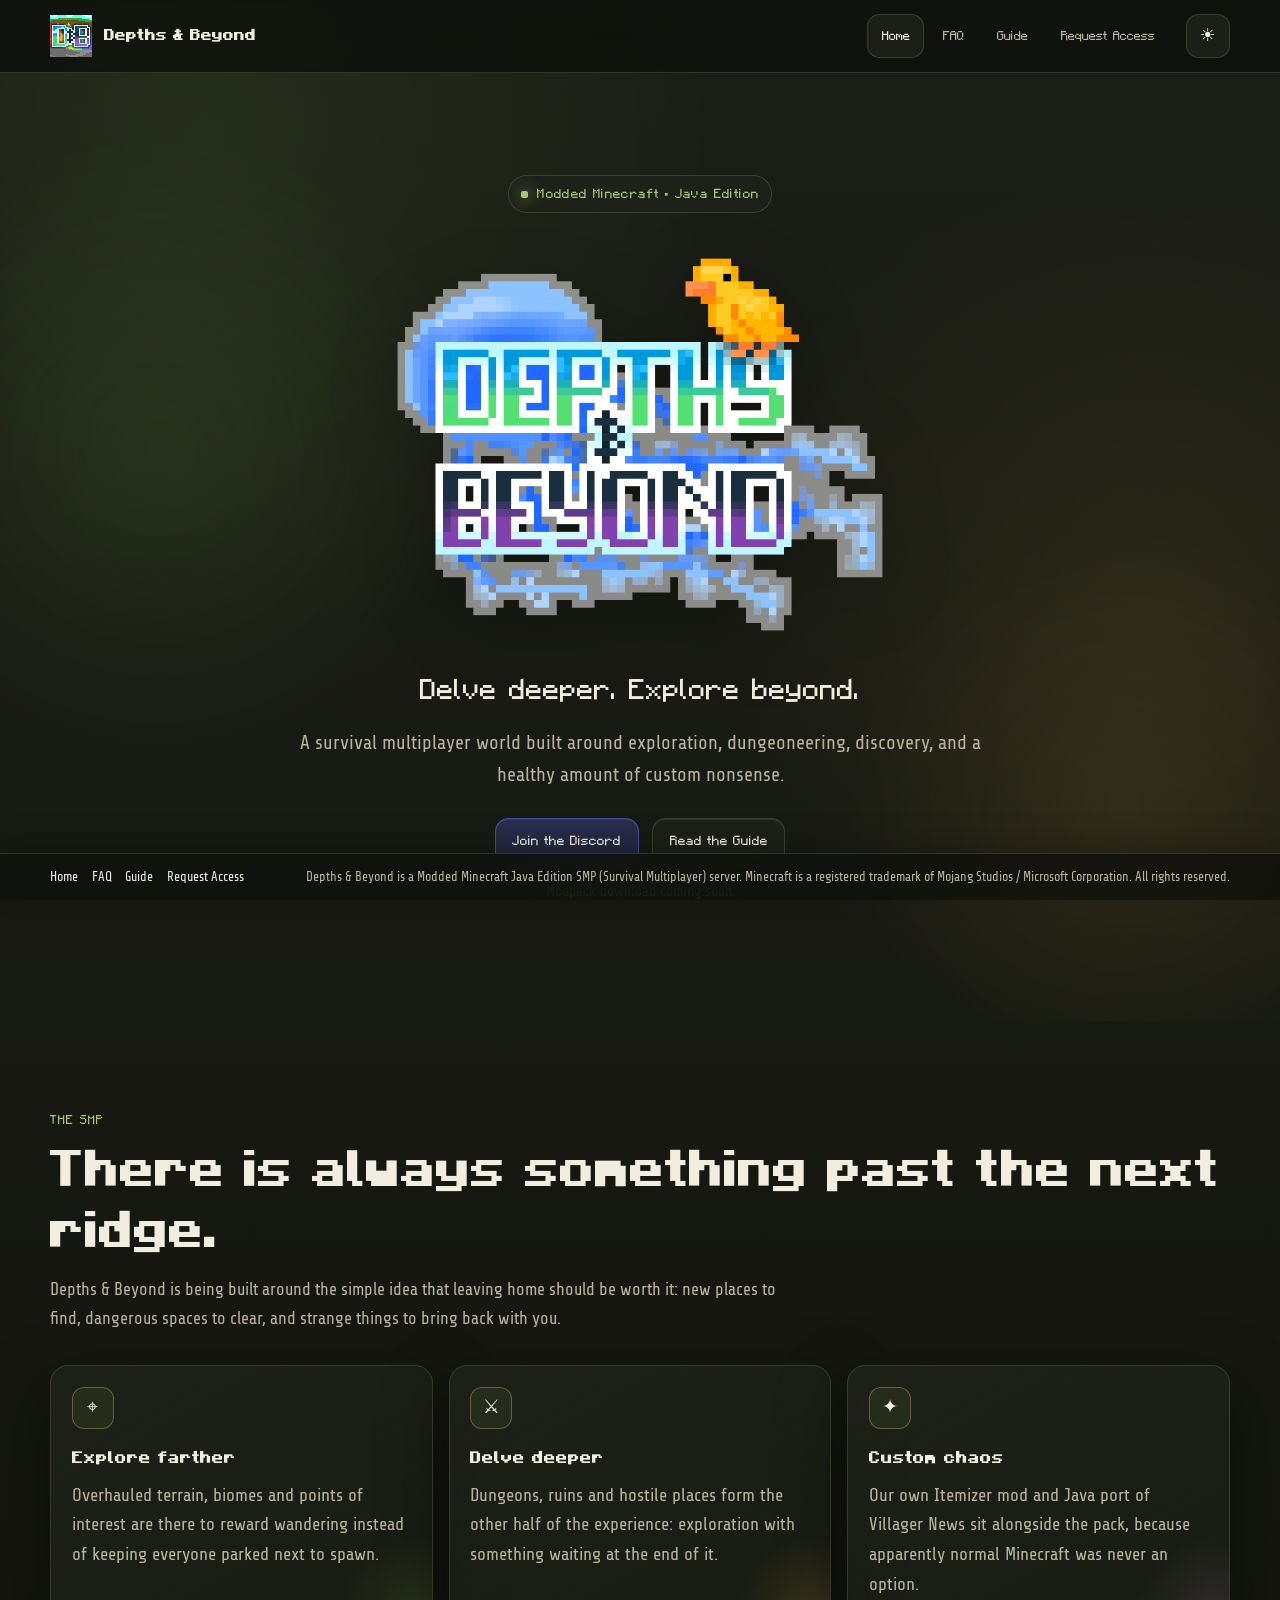
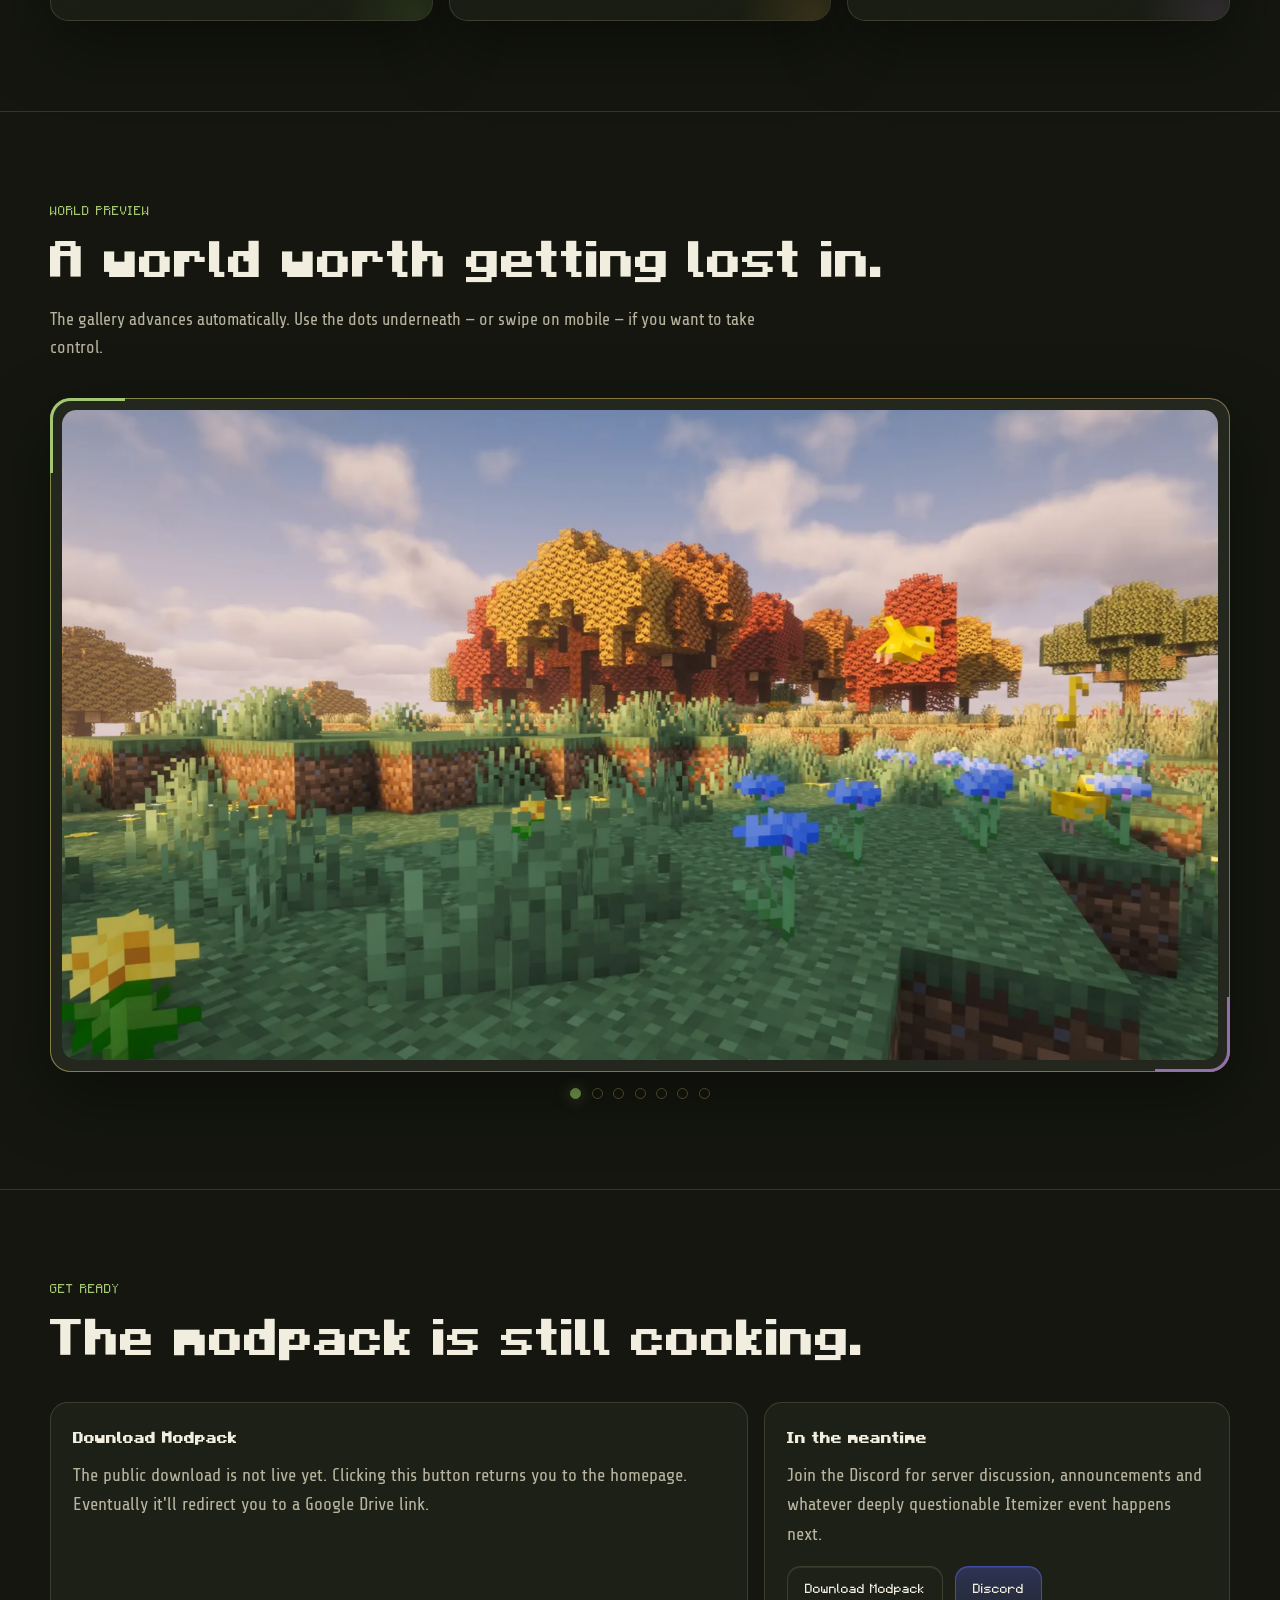
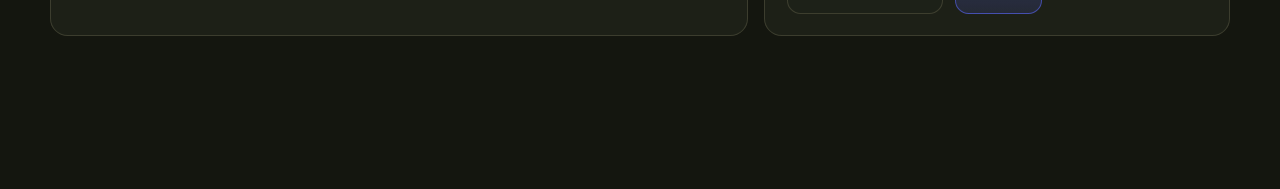
==== index.html @ 892f7969 "Initial Depths & Beyond website" ====
<!doctype html>
<html lang="en" data-theme="dark">
<head>
  <meta charset="utf-8">
  <meta name="viewport" content="width=device-width, initial-scale=1, viewport-fit=cover">
  <meta name="description" content="Depths & Beyond — a modded Minecraft Java Edition SMP built around exploration and dungeoneering.">
  <meta name="theme-color" content="#081119">
  <title>Depths &amp; Beyond</title>

  <meta property="og:title" content="Depths & Beyond">
  <meta property="og:description" content="Delve deeper. Explore beyond. A modded Minecraft Java Edition SMP built around exploration and dungeoneering.">
  <meta property="og:type" content="website">
  <meta property="og:url" content="https://depths.jellys-space.vip/">
  <meta property="og:image" content="https://depths.jellys-space.vip/assets/images/og-image.jpg">
  <meta property="og:image:width" content="1200">
  <meta property="og:image:height" content="630">
  <meta property="og:image:type" content="image/jpeg">
  <meta name="twitter:card" content="summary_large_image">

  <link rel="discord:component-embed" type="application/json" href="https://depths.jellys-space.vip/discord-embed.json">
  <link rel="icon" type="image/png" href="assets/images/icon.png">
  <link rel="stylesheet" href="assets/css/site.css">
  <script>
    try {
      const savedTheme = localStorage.getItem('depths-theme');
      if (savedTheme === 'light' || savedTheme === 'dark') document.documentElement.dataset.theme = savedTheme;
    } catch (_) {}
  </script>
  <script defer src="assets/js/site.js"></script>
</head>
<body>
  <a class="skip-link" href="#main">Skip to content</a>

  <header class="site-header">
    <div class="nav-shell">
      <a class="brand" href="index.html" aria-label="Depths & Beyond home">
        <img src="assets/images/icon.png" width="64" height="64" alt="">
        <span class="brand-text">Depths &amp; Beyond</span>
      </a>

      <button class="mobile-menu-toggle" type="button" data-menu-toggle aria-expanded="false" aria-controls="site-nav" aria-label="Open navigation">☰</button>
      <nav class="site-nav" id="site-nav" data-site-nav aria-label="Main navigation">
        <a class="nav-link" href="index.html" aria-current="page">Home</a>
        <a class="nav-link" href="faq.html">FAQ</a>
        <a class="nav-link" href="guide.html">Guide</a>
        <a class="nav-link" href="request-access.html">Request Access</a>
      </nav>
      <button class="theme-toggle" type="button" data-theme-toggle aria-label="Switch to light theme" title="Switch to light theme">
        <span class="theme-icon" data-theme-icon aria-hidden="true">☀</span>
      </button>
    </div>
  </header>

  <main id="main">
    <section class="hero">
      <div class="hero-inner">
        <p class="eyebrow">Modded Minecraft • Java Edition</p>
        <img class="hero-logo" src="assets/images/logo.png" width="1320" height="1020" alt="Depths & Beyond">
        <p class="hero-tagline">Delve deeper. Explore beyond.</p>
        <p class="hero-copy">A survival multiplayer world built around exploration, dungeoneering, discovery, and a healthy amount of custom nonsense.</p>
        <div class="cta-row">
          <a class="button discord" href="https://discord.gg/jellys-space" target="_blank" rel="noopener noreferrer">Join the Discord</a>
          <a class="button secondary" href="guide.html">Read the Guide</a>
        </div>
        <p class="microcopy">Modpack download coming soon.</p>
      </div>
    </section>

    <section class="section">
      <div class="page-shell">
        <p class="section-kicker">The SMP</p>
        <h1 class="section-title">There is always something past the next ridge.</h1>
        <p class="section-intro">Depths &amp; Beyond is being built around the simple idea that leaving home should be worth it: new places to find, dangerous spaces to clear, and strange things to bring back with you.</p>

        <div class="feature-grid">
          <article class="feature-card">
            <div class="feature-icon" aria-hidden="true">⌖</div>
            <h3>Explore farther</h3>
            <p>Overhauled terrain, biomes and points of interest are there to reward wandering instead of keeping everyone parked next to spawn.</p>
          </article>
          <article class="feature-card">
            <div class="feature-icon" aria-hidden="true">⚔</div>
            <h3>Delve deeper</h3>
            <p>Dungeons, ruins and hostile places form the other half of the experience: exploration with something waiting at the end of it.</p>
          </article>
          <article class="feature-card">
            <div class="feature-icon" aria-hidden="true">✦</div>
            <h3>Custom chaos</h3>
            <p>Our own Itemizer mod and Java port of Villager News sit alongside the pack, because apparently normal Minecraft was never an option.</p>
          </article>
        </div>
      </div>
    </section>

    <section class="section" aria-labelledby="gallery-title">
      <div class="page-shell">
        <p class="section-kicker">World Preview</p>
        <h2 class="section-title" id="gallery-title">A world worth getting lost in.</h2>
        <p class="section-intro">The gallery advances automatically. Use the dots underneath — or swipe on mobile — if you want to take control.</p>

        <div class="gallery-wrap">
          <div class="gallery-frame">
            <div class="slideshow" data-slideshow tabindex="0" aria-label="Depths & Beyond screenshot slideshow">
              <figure class="slide is-active" data-slide aria-hidden="false">
                <img src="assets/images/slides/image1-1920.webp" srcset="assets/images/slides/image1-960.webp 960w, assets/images/slides/image1-1920.webp 1920w" sizes="(max-width: 820px) 96vw, 1160px" width="1920" height="1080" alt="A bright modded Minecraft meadow with autumn trees and wildflowers" fetchpriority="high">
              </figure>
              <figure class="slide" data-slide aria-hidden="true">
                <img src="assets/images/slides/image2-1920.webp" srcset="assets/images/slides/image2-960.webp 960w, assets/images/slides/image2-1920.webp 1920w" sizes="(max-width: 820px) 96vw, 1160px" width="1920" height="1080" alt="A towering forest beside a snowy coastline" loading="lazy">
              </figure>
              <figure class="slide" data-slide aria-hidden="true">
                <img src="assets/images/slides/image3-1920.webp" srcset="assets/images/slides/image3-960.webp 960w, assets/images/slides/image3-1920.webp 1920w" sizes="(max-width: 820px) 96vw, 1160px" width="1920" height="1080" alt="A vast underground cavern filled with colorful glowing crystals" loading="lazy">
              </figure>
              <figure class="slide" data-slide aria-hidden="true">
                <img src="assets/images/slides/image4-1920.webp" srcset="assets/images/slides/image4-960.webp 960w, assets/images/slides/image4-1920.webp 1920w" sizes="(max-width: 820px) 96vw, 1160px" width="1920" height="1080" alt="A deep stone cavern filled with red vegetation and lava" loading="lazy">
              </figure>
              <figure class="slide" data-slide aria-hidden="true">
                <img src="assets/images/slides/image5-1920.webp" srcset="assets/images/slides/image5-960.webp 960w, assets/images/slides/image5-1920.webp 1920w" sizes="(max-width: 820px) 96vw, 1160px" width="1920" height="1080" alt="A huge flower-filled landscape under a bright sky" loading="lazy">
              </figure>
              <figure class="slide" data-slide aria-hidden="true">
                <img src="assets/images/slides/image6-1920.webp" srcset="assets/images/slides/image6-960.webp 960w, assets/images/slides/image6-1920.webp 1920w" sizes="(max-width: 820px) 96vw, 1160px" width="1920" height="1080" alt="An ancient stone dungeon chamber with a glowing purple structure" loading="lazy">
              </figure>
              <figure class="slide" data-slide aria-hidden="true">
                <img src="assets/images/slides/image7-1920.webp" srcset="assets/images/slides/image7-960.webp 960w, assets/images/slides/image7-1920.webp 1920w" sizes="(max-width: 820px) 96vw, 1160px" width="1920" height="1080" alt="A tall ruined dungeon interior built from dark stone" loading="lazy">
              </figure>
            </div>
          </div>
          <div class="gallery-dots" aria-label="Choose screenshot">
            <button class="gallery-dot is-active" type="button" data-slide-dot aria-label="Show screenshot 1" aria-current="true"></button>
            <button class="gallery-dot" type="button" data-slide-dot aria-label="Show screenshot 2" aria-current="false"></button>
            <button class="gallery-dot" type="button" data-slide-dot aria-label="Show screenshot 3" aria-current="false"></button>
            <button class="gallery-dot" type="button" data-slide-dot aria-label="Show screenshot 4" aria-current="false"></button>
            <button class="gallery-dot" type="button" data-slide-dot aria-label="Show screenshot 5" aria-current="false"></button>
            <button class="gallery-dot" type="button" data-slide-dot aria-label="Show screenshot 6" aria-current="false"></button>
            <button class="gallery-dot" type="button" data-slide-dot aria-label="Show screenshot 7" aria-current="false"></button>
          </div>
        </div>
      </div>
    </section>

    <section class="section" id="download">
      <div class="page-shell">
        <p class="section-kicker">Get Ready</p>
        <h2 class="section-title">The modpack is still cooking.</h2>
        <div class="split-callout">
          <div class="callout-panel">
            <h3>Download Modpack</h3>
            <p>The public download is not live yet. Clicking this button returns you to the homepage. Eventually it'll redirect you to a Google Drive link.</p>
          </div>
          <div class="callout-panel">
            <h3>In the meantime</h3>
            <p>Join the Discord for server discussion, announcements and whatever deeply questionable Itemizer event happens next.</p>
            <div class="cta-row" style="justify-content:flex-start; margin-top:1rem;">
              <a class="button secondary" href="index.html">Download Modpack</a>
              <a class="button discord" href="https://discord.gg/jellys-space" target="_blank" rel="noopener noreferrer">Discord</a>
            </div>
          </div>
        </div>
      </div>
    </section>
  </main>

  <footer class="site-footer">
    <div class="footer-shell">
      <nav class="footer-mini-nav" aria-label="Footer navigation">
        <a href="index.html">Home</a>
        <a href="faq.html">FAQ</a>
        <a href="guide.html">Guide</a>
        <a href="request-access.html">Request Access</a>
      </nav>
      <p>Depths &amp; Beyond is a Modded Minecraft Java Edition SMP (Survival Multiplayer) server. Minecraft is a registered trademark of Mojang Studios / Microsoft Corporation. All rights reserved.</p>
    </div>
  </footer>
</body>
</html>
---- assets/css/site.css ----
@font-face {
  font-family: 'Minecraft';
  src: url('../fonts/Minecraft-Regular.woff2') format('woff2');
  font-style: normal;
  font-weight: 400;
  font-display: swap;
}

@font-face {
  font-family: 'Minecraft';
  src: url('../fonts/Minecraft-Bold.woff2') format('woff2');
  font-style: normal;
  font-weight: 700;
  font-display: swap;
}

@font-face {
  font-family: 'Share Tech';
  src: url('../fonts/ShareTech-Regular.woff2') format('woff2');
  font-style: normal;
  font-weight: 400;
  font-display: swap;
}

:root {
  --footer-height: 96px;
  color-scheme: dark;
  --bg: #14160f;
  --bg-soft: #1b1e16;
  --surface: rgba(31, 34, 25, 0.90);
  --surface-solid: #24271d;
  --surface-2: #303428;
  --text: #f1eedf;
  --muted: #b9b49f;
  --border: rgba(205, 195, 151, 0.18);
  --border-strong: rgba(184, 165, 91, 0.44);
  --blue: #739a4b;
  --cyan: #a4c774;
  --green: #79a85b;
  --purple: #9270aa;
  --gold: #d7a34b;
  --header-bg: rgba(16, 18, 13, 0.86);
  --shadow: 0 24px 70px rgba(0, 0, 0, 0.40);
  --max-width: 1180px;
}

html[data-theme='light'] {
  color-scheme: light;
  --bg: #e7e2d4;
  --bg-soft: #f4f0e5;
  --surface: rgba(250, 247, 237, 0.90);
  --surface-solid: #f8f4e8;
  --surface-2: #ddd7c5;
  --text: #292b21;
  --muted: #696957;
  --border: rgba(92, 83, 50, 0.18);
  --border-strong: rgba(126, 105, 48, 0.38);
  --blue: #58783a;
  --cyan: #688d49;
  --green: #5f8748;
  --purple: #74568a;
  --gold: #97691f;
  --header-bg: rgba(239, 234, 220, 0.90);
  --shadow: 0 24px 70px rgba(59, 49, 28, 0.14);
}

* {
  box-sizing: border-box;
}

html {
  scroll-behavior: smooth;
  background: var(--bg);
}

body {
  margin: 0;
  min-width: 320px;
  min-height: 100vh;
  padding-bottom: calc(var(--footer-height) + 1rem);
  overflow-x: hidden;
  background:
    radial-gradient(circle at 16% 4%, rgba(115, 154, 75, 0.13), transparent 32rem),
    radial-gradient(circle at 90% 18%, rgba(215, 163, 75, 0.09), transparent 28rem),
    linear-gradient(180deg, var(--bg-soft) 0%, var(--bg) 48%, var(--bg) 100%);
  color: var(--text);
  font-family: 'Share Tech', system-ui, sans-serif;
  font-size: 18px;
  line-height: 1.65;
  text-rendering: optimizeLegibility;
}

img,
video,
iframe {
  display: block;
  max-width: 100%;
}

a {
  color: inherit;
}

button,
a {
  -webkit-tap-highlight-color: transparent;
}

button {
  font: inherit;
}

/* Desktop-only Minecraft-style cursors. Touch/mobile devices keep their native UI. */
@media (hover: hover) and (pointer: fine) {
  html,
  body,
  body * {
    cursor: url('../cursors/maincursor.cur'), auto !important;
  }

  a[href],
  button:not(:disabled),
  summary,
  [role='button']:not([aria-disabled='true']) {
    cursor: url('../cursors/link.cur'), pointer !important;
  }

  button:disabled,
  [aria-disabled='true'] {
    cursor: url('../cursors/maincursor.cur'), not-allowed !important;
  }
}

::selection {
  background: rgba(115, 154, 75, 0.32);
}

.skip-link {
  position: fixed;
  left: 1rem;
  top: 1rem;
  z-index: 9999;
  transform: translateY(-160%);
  padding: 0.7rem 1rem;
  border-radius: 0.7rem;
  background: var(--text);
  color: var(--bg);
}

.skip-link:focus {
  transform: translateY(0);
}

.site-header {
  position: sticky;
  top: 0;
  z-index: 100;
  border-bottom: 1px solid var(--border);
  background: var(--header-bg);
  backdrop-filter: blur(18px) saturate(135%);
}

.nav-shell {
  width: min(calc(100% - 2rem), var(--max-width));
  min-height: 72px;
  margin: 0 auto;
  display: flex;
  align-items: center;
  gap: 1rem;
}

.brand {
  display: inline-flex;
  align-items: center;
  gap: 0.75rem;
  min-width: 0;
  color: var(--text);
  text-decoration: none;
}

.brand img {
  width: 42px;
  height: 42px;
  image-rendering: pixelated;
}

.brand-text {
  font-family: 'Minecraft', monospace;
  font-size: 1rem;
  font-weight: 700;
  line-height: 1.1;
  white-space: nowrap;
}

.site-nav {
  margin-left: auto;
  display: flex;
  align-items: center;
  gap: 0.25rem;
}

.nav-link,
.theme-toggle,
.mobile-menu-toggle {
  min-height: 44px;
  border: 1px solid transparent;
  border-radius: 0.8rem;
  background: transparent;
  color: var(--muted);
  text-decoration: none;
  cursor: pointer;
  transition: 160ms ease;
}

.nav-link {
  display: inline-flex;
  align-items: center;
  padding: 0.55rem 0.85rem;
  font-family: 'Minecraft', monospace;
  font-size: 0.78rem;
}

.nav-link:hover,
.nav-link:focus-visible,
.nav-link[aria-current='page'] {
  border-color: var(--border);
  background: var(--surface);
  color: var(--text);
}

.theme-toggle,
.mobile-menu-toggle {
  display: inline-grid;
  place-items: center;
  width: 44px;
  height: 44px;
  padding: 0;
  border-color: var(--border);
  background: var(--surface);
  color: var(--text);
}

.theme-toggle:hover,
.mobile-menu-toggle:hover {
  border-color: var(--border-strong);
  transform: translateY(-1px);
}

.theme-icon {
  font-size: 1.1rem;
  line-height: 1;
}

.mobile-menu-toggle {
  display: none;
}

main {
  width: 100%;
}

.page-shell {
  width: min(calc(100% - 2rem), var(--max-width));
  margin: 0 auto;
}

.hero {
  position: relative;
  isolation: isolate;
  min-height: min(760px, calc(100svh - 72px));
  display: grid;
  place-items: center;
  padding: clamp(3.5rem, 8vw, 7rem) 0 clamp(4rem, 8vw, 6.5rem);
  overflow: hidden;
}

.hero::before,
.hero::after {
  content: '';
  position: absolute;
  z-index: -1;
  border-radius: 999px;
  filter: blur(10px);
  opacity: 0.72;
  pointer-events: none;
}

.hero::before {
  width: min(58vw, 700px);
  aspect-ratio: 1;
  left: -15%;
  top: 3%;
  background: radial-gradient(circle, rgba(115, 154, 75, 0.18), transparent 66%);
}

.hero::after {
  width: min(52vw, 620px);
  aspect-ratio: 1;
  right: -12%;
  bottom: -10%;
  background: radial-gradient(circle, rgba(215, 163, 75, 0.12), transparent 66%);
}

.hero-inner {
  width: min(calc(100% - 2rem), 920px);
  margin: 0 auto;
  text-align: center;
}

.eyebrow {
  display: inline-flex;
  align-items: center;
  gap: 0.55rem;
  margin: 0 0 1rem;
  padding: 0.45rem 0.75rem;
  border: 1px solid var(--border);
  border-radius: 999px;
  background: var(--surface);
  color: var(--cyan);
  font-family: 'Minecraft', monospace;
  font-size: clamp(0.68rem, 1.5vw, 0.82rem);
  letter-spacing: 0.03em;
}

.eyebrow::before {
  content: '';
  width: 0.48rem;
  height: 0.48rem;
  border-radius: 2px;
  background: currentColor;
  box-shadow: 0 0 16px currentColor;
}

.hero-logo {
  width: min(500px, 78vw);
  max-height: min(48svh, 430px);
  object-fit: contain;
  margin: 0 auto;
  filter: drop-shadow(0 20px 35px rgba(0, 0, 0, 0.24));
}

.hero-tagline {
  margin: 0.7rem auto 0;
  font-family: 'Minecraft', monospace;
  font-size: clamp(1.2rem, 2.7vw, 1.8rem);
  line-height: 1.4;
}

.hero-copy {
  max-width: 700px;
  margin: 1rem auto 0;
  color: var(--muted);
  font-size: clamp(1.05rem, 2vw, 1.22rem);
}

.cta-row {
  display: flex;
  flex-wrap: wrap;
  justify-content: center;
  gap: 0.8rem;
  margin-top: 1.65rem;
}

.button {
  display: inline-flex;
  align-items: center;
  justify-content: center;
  min-height: 48px;
  padding: 0.72rem 1.05rem;
  border: 1px solid var(--border-strong);
  border-radius: 0.85rem;
  background: linear-gradient(180deg, rgba(115, 154, 75, 0.22), rgba(115, 154, 75, 0.09));
  color: var(--text);
  font-family: 'Minecraft', monospace;
  font-size: 0.83rem;
  line-height: 1.2;
  text-decoration: none;
  box-shadow: inset 0 1px 0 rgba(255, 255, 255, 0.08);
  transition: transform 160ms ease, border-color 160ms ease, background 160ms ease;
}

.button:hover,
.button:focus-visible {
  transform: translateY(-2px);
  border-color: var(--blue);
  background: linear-gradient(180deg, rgba(115, 154, 75, 0.32), rgba(115, 154, 75, 0.14));
}

.button.secondary {
  border-color: var(--border);
  background: var(--surface);
}

.button.discord {
  border-color: rgba(88, 101, 242, 0.58);
  background: linear-gradient(180deg, rgba(88, 101, 242, 0.28), rgba(88, 101, 242, 0.14));
}

.microcopy {
  margin-top: 0.9rem;
  color: var(--muted);
  font-size: 0.9rem;
}

.section {
  padding: clamp(3.4rem, 7vw, 6.3rem) 0;
}

.section + .section {
  border-top: 1px solid var(--border);
}

.section-kicker {
  margin: 0 0 0.55rem;
  color: var(--cyan);
  font-family: 'Minecraft', monospace;
  font-size: 0.78rem;
  text-transform: uppercase;
  letter-spacing: 0.08em;
}

.section-title,
.page-title,
.prose h2,
.prose h3 {
  font-family: 'Minecraft', monospace;
  letter-spacing: -0.02em;
}

.section-title {
  margin: 0;
  font-size: clamp(1.85rem, 4vw, 3.2rem);
  line-height: 1.2;
}

.section-intro {
  max-width: 760px;
  margin: 0.85rem 0 0;
  color: var(--muted);
  font-size: 1.08rem;
}

.feature-grid {
  display: grid;
  grid-template-columns: repeat(3, minmax(0, 1fr));
  gap: 1rem;
  margin-top: 2rem;
}

.feature-card {
  position: relative;
  min-height: 240px;
  padding: 1.3rem;
  border: 1px solid var(--border);
  border-radius: 1.15rem;
  overflow: hidden;
  background: linear-gradient(150deg, var(--surface), rgba(115, 154, 75, 0.045));
  box-shadow: var(--shadow);
}

.feature-card::after {
  content: '';
  position: absolute;
  width: 170px;
  height: 170px;
  right: -70px;
  bottom: -80px;
  border-radius: 50%;
  background: radial-gradient(circle, var(--card-glow, rgba(115, 154, 75, 0.18)), transparent 65%);
  pointer-events: none;
}

.feature-card:nth-child(2) {
  --card-glow: rgba(215, 163, 75, 0.17);
}

.feature-card:nth-child(3) {
  --card-glow: rgba(146, 112, 170, 0.18);
}

.feature-icon {
  display: inline-grid;
  place-items: center;
  width: 42px;
  height: 42px;
  border: 1px solid var(--border-strong);
  border-radius: 0.75rem;
  background: rgba(115, 154, 75, 0.10);
  font-size: 1.2rem;
}

.feature-card h3 {
  margin: 1rem 0 0.5rem;
  font-family: 'Minecraft', monospace;
  font-size: 1.05rem;
}

.feature-card p {
  margin: 0;
  color: var(--muted);
}

.gallery-wrap {
  margin-top: 2.2rem;
}

.gallery-frame {
  position: relative;
  padding: clamp(7px, 1vw, 11px);
  border: 1px solid var(--border-strong);
  border-radius: 1.3rem;
  background:
    linear-gradient(var(--surface-solid), var(--surface-solid)) padding-box,
    linear-gradient(115deg, rgba(115, 154, 75, 0.72), rgba(215, 163, 75, 0.38), rgba(146, 112, 170, 0.52)) border-box;
  box-shadow: var(--shadow);
}

.gallery-frame::before,
.gallery-frame::after {
  content: '';
  position: absolute;
  z-index: 3;
  width: 72px;
  height: 72px;
  pointer-events: none;
}

.gallery-frame::before {
  left: -1px;
  top: -1px;
  border-left: 3px solid var(--cyan);
  border-top: 3px solid var(--cyan);
  border-radius: 1.3rem 0 0 0;
}

.gallery-frame::after {
  right: -1px;
  bottom: -1px;
  border-right: 3px solid var(--purple);
  border-bottom: 3px solid var(--purple);
  border-radius: 0 0 1.3rem 0;
}

.slideshow {
  position: relative;
  aspect-ratio: 16 / 9;
  overflow: hidden;
  border-radius: 0.9rem;
  background: #05090d;
}

 .slide {
  position: absolute;
  inset: 0;
  width: 100%;
  height: 100%;
  margin: 0;
  overflow: hidden;
  opacity: 0;
  transition: opacity 900ms ease-in-out;
  pointer-events: none;
  z-index: 0;
}

.slide.is-leaving {
  opacity: 0;
  pointer-events: none;
  z-index: 1;
}

.slide.is-active {
  opacity: 1;
  pointer-events: auto;
  z-index: 2;
}

.slide img {
  position: absolute;
  inset: 0;
  display: block;
  width: 100%;
  height: 100%;
  max-width: none;
  object-fit: cover;
  object-position: center center;
  transform: scale(1);
  transform-origin: center center;
  backface-visibility: hidden;
}

/*
 * The image itself performs the camera push; the slide never moves.
 * Keeping the exact same animation on an outgoing slide lets the zoom
 * continue smoothly throughout the crossfade instead of snapping back.
 */
.slide.is-active img,
.slide.is-leaving img {
  animation: cinematic-zoom 20s linear both;
  will-change: transform;
}

@keyframes cinematic-zoom {
  from {
    transform: scale(1);
  }
  to {
    transform: scale(1.22);
  }
}

.gallery-dots {
  display: flex;
  flex-wrap: wrap;
  justify-content: center;
  gap: 0.65rem;
  margin-top: 1rem;
}

.gallery-dot {
  width: 11px;
  height: 11px;
  padding: 0;
  border: 1px solid var(--border-strong);
  border-radius: 50%;
  background: transparent;
  cursor: pointer;
  transition: transform 160ms ease, background 160ms ease, border-color 160ms ease;
}

.gallery-dot:hover,
.gallery-dot:focus-visible {
  transform: scale(1.28);
  border-color: var(--cyan);
}

.gallery-dot.is-active {
  background: var(--blue);
  border-color: var(--blue);
  box-shadow: 0 0 14px rgba(115, 154, 75, 0.58);
}

.split-callout {
  display: grid;
  grid-template-columns: 1.2fr 0.8fr;
  gap: 1rem;
  align-items: stretch;
  margin-top: 2rem;
}

.callout-panel {
  padding: 1.35rem;
  border: 1px solid var(--border);
  border-radius: 1.1rem;
  background: var(--surface);
}

.callout-panel h3 {
  margin: 0 0 0.6rem;
  font-family: 'Minecraft', monospace;
  font-size: 1rem;
}

.callout-panel p {
  margin: 0;
  color: var(--muted);
}

.page-hero {
  padding: clamp(4rem, 8vw, 7rem) 0 clamp(2.8rem, 5vw, 4.5rem);
  border-bottom: 1px solid var(--border);
}

.page-title {
  margin: 0.4rem 0 0;
  font-size: clamp(2.3rem, 6vw, 4.8rem);
  line-height: 1.08;
}

.page-lede {
  max-width: 760px;
  margin: 1rem 0 0;
  color: var(--muted);
  font-size: clamp(1.05rem, 2vw, 1.25rem);
}

.prose-shell {
  display: grid;
  grid-template-columns: minmax(0, 1fr);
  gap: 2rem;
  padding: clamp(3rem, 6vw, 5.5rem) 0;
}

.prose {
  max-width: 860px;
}

.prose section {
  padding: 0 0 2.8rem;
}

.prose section + section {
  padding-top: 2.8rem;
  border-top: 1px solid var(--border);
}

.prose h2 {
  margin: 0 0 1rem;
  font-size: clamp(1.35rem, 3vw, 2rem);
  line-height: 1.3;
}

.prose h3 {
  margin: 1.7rem 0 0.6rem;
  font-size: 1rem;
}

.prose p,
.prose li {
  color: var(--muted);
}

.prose strong {
  color: var(--text);
}

.prose a:not(.button) {
  color: var(--cyan);
  text-underline-offset: 0.2em;
}

.edit-note {
  margin-bottom: 2rem;
  padding: 1rem 1.1rem;
  border: 1px dashed var(--border-strong);
  border-radius: 0.9rem;
  background: rgba(115, 154, 75, 0.07);
  color: var(--muted);
}

.edit-note strong {
  color: var(--text);
}

.video-placeholder,
.video-embed {
  position: relative;
  width: 100%;
  aspect-ratio: 16 / 9;
  margin: 1.2rem 0 0;
  overflow: hidden;
  border: 1px solid var(--border-strong);
  border-radius: 1rem;
  background:
    linear-gradient(135deg, rgba(115, 154, 75, 0.10), rgba(146, 112, 170, 0.08)),
    var(--surface-solid);
}

.video-placeholder {
  display: grid;
  place-items: center;
  padding: 2rem;
  text-align: center;
  color: var(--muted);
}

.video-placeholder span {
  font-family: 'Minecraft', monospace;
  color: var(--text);
}

.video-embed iframe,
.video-embed video {
  width: 100%;
  height: 100%;
  border: 0;
  object-fit: cover;
}

.code-hint {
  margin-top: 1rem;
  padding: 0.95rem 1rem;
  overflow-x: auto;
  border: 1px solid var(--border);
  border-radius: 0.85rem;
  background: #11130e;
  color: #d9ddc7;
  font: 0.82rem/1.55 ui-monospace, SFMono-Regular, Consolas, monospace;
  white-space: pre-wrap;
}

html[data-theme='light'] .code-hint {
  background: #eee9da;
  color: #343527;
}

.site-footer {
  position: fixed;
  left: 0;
  right: 0;
  bottom: 0;
  z-index: 95;
  margin-top: 0;
  border-top: 1px solid var(--border);
  background: var(--header-bg);
  box-shadow: 0 -10px 32px rgba(0, 0, 0, 0.16);
  backdrop-filter: blur(18px) saturate(135%);
  -webkit-backdrop-filter: blur(18px) saturate(135%);
}

.footer-shell {
  width: min(calc(100% - 2rem), var(--max-width));
  margin: 0 auto;
  padding: 0.72rem 0 0.78rem;
  display: grid;
  grid-template-columns: auto minmax(0, 1fr);
  align-items: center;
  gap: 1.25rem;
  color: var(--muted);
  font-size: 0.82rem;
}

.footer-shell p {
  margin: 0;
  text-align: right;
  line-height: 1.35;
}

.footer-mini-nav {
  display: flex;
  flex-wrap: wrap;
  gap: 0.85rem;
  margin: 0;
}

.footer-mini-nav a {
  color: var(--text);
  text-decoration: none;
}

.footer-mini-nav a:hover {
  color: var(--cyan);
}

.not-found {
  min-height: calc(100svh - 72px);
  display: grid;
  place-items: center;
  padding: 4rem 1rem;
  text-align: center;
}

.not-found img {
  width: min(320px, 66vw);
  height: auto;
  max-height: min(32svh, 260px);
  object-fit: contain;
  margin: 0 auto;
  filter: drop-shadow(0 16px 28px rgba(0, 0, 0, 0.22));
}

.not-found h1 {
  margin: 1rem 0 0;
  font-family: 'Minecraft', monospace;
  font-size: clamp(1.8rem, 5vw, 3rem);
}

.not-found p {
  color: var(--muted);
}

:focus-visible {
  outline: 3px solid rgba(164, 199, 116, 0.72);
  outline-offset: 3px;
}

@media (max-width: 820px) {
  body {
    font-size: 17px;
  }

  .nav-shell {
    min-height: 66px;
  }

  .brand-text {
    font-size: 0.9rem;
  }

  .mobile-menu-toggle {
    display: inline-grid;
    margin-left: auto;
  }

  .site-nav {
    position: absolute;
    top: calc(100% + 1px);
    left: 0;
    right: 0;
    display: none;
    margin: 0;
    padding: 0.75rem 1rem 1rem;
    border-bottom: 1px solid var(--border);
    background: var(--header-bg);
    backdrop-filter: blur(18px) saturate(135%);
  }

  .site-nav.is-open {
    display: grid;
    grid-template-columns: 1fr;
    gap: 0.35rem;
  }

  .nav-link {
    width: 100%;
    justify-content: center;
  }

  .theme-toggle {
    margin-left: 0.2rem;
  }

  .hero {
    min-height: auto;
    padding-top: 4.1rem;
  }

  .feature-grid,
  .split-callout {
    grid-template-columns: 1fr;
  }

  .feature-card {
    min-height: 0;
  }

  .gallery-frame::before,
  .gallery-frame::after {
    width: 46px;
    height: 46px;
  }
}

@media (max-width: 760px) {
  .footer-shell {
    grid-template-columns: 1fr;
    gap: 0.3rem;
    padding: 0.58rem 0 0.66rem;
    font-size: 0.76rem;
  }

  .footer-mini-nav {
    justify-content: center;
    gap: 0.75rem;
  }

  .footer-shell p {
    text-align: center;
    line-height: 1.3;
  }
}

@media (max-width: 520px) {
  .page-shell,
  .nav-shell,
  .footer-shell {
    width: min(calc(100% - 1.25rem), var(--max-width));
  }

  .brand-text {
    display: none;
  }

  .hero-inner {
    width: min(calc(100% - 1.1rem), 920px);
  }

  .hero-logo {
    width: min(360px, 84vw);
    max-height: 42svh;
  }

  .cta-row {
    display: grid;
    grid-template-columns: 1fr;
  }

  .button {
    width: 100%;
  }

  .slideshow {
    border-radius: 0.65rem;
  }

  .gallery-frame {
    border-radius: 0.9rem;
  }

  .gallery-frame::before,
  .gallery-frame::after {
    border-radius: 0;
  }
}

@media (prefers-reduced-motion: reduce) {
  html {
    scroll-behavior: auto;
  }

  *,
  *::before,
  *::after {
    transition-duration: 0.01ms !important;
    animation-duration: 0.01ms !important;
    animation-iteration-count: 1 !important;
  }
}

/* Guide page ------------------------------------------------------------- */
.guide-prose {
  max-width: 940px;
}

.launcher-note {
  border-color: rgba(164, 199, 116, 0.40);
  background:
    linear-gradient(90deg, rgba(115, 154, 75, 0.10), rgba(215, 163, 75, 0.04)),
    var(--surface);
}

.guide-video-section {
  padding-top: 0 !important;
}

.guide-section-heading,
.guide-step {
  scroll-margin-top: 96px;
}

.guide-step-label {
  margin: 0 0 0.35rem !important;
  color: var(--cyan) !important;
  font-family: 'Minecraft', monospace;
  font-size: 0.78rem;
  font-weight: 700;
  letter-spacing: 0.055em;
  text-transform: uppercase;
}

.guide-step > h2,
.guide-section-heading h2 {
  margin-top: 0;
}

.guide-shot {
  width: 100%;
  margin: 1.5rem 0 0.45rem;
}

.guide-shot--compact {
  width: min(100%, 520px);
}

.guide-shot--portrait {
  width: min(100%, 760px);
}

.guide-shot--wide {
  width: min(100%, 940px);
}

.guide-shot a {
  display: block;
  overflow: hidden;
  border: 1px solid var(--border-strong);
  border-radius: 1rem;
  background: #11130e;
  box-shadow: 0 18px 42px rgba(0, 0, 0, 0.20);
  text-decoration: none;
}

.guide-shot img {
  width: 100%;
  height: auto;
}

.guide-shot figcaption {
  margin-top: 0.55rem;
  color: var(--muted);
  font-size: 0.88rem;
  line-height: 1.45;
}

.guide-shot figcaption strong {
  color: var(--text);
}

.guide-tip,
.guide-warning,
.guide-coming-soon {
  margin: 1.3rem 0;
  padding: 1rem 1.1rem;
  border: 1px solid var(--border);
  border-radius: 0.9rem;
  background: var(--surface);
  color: var(--muted);
}

.guide-tip strong,
.guide-warning strong,
.guide-coming-soon strong {
  color: var(--text);
}

.guide-warning {
  border-color: rgba(215, 163, 75, 0.43);
  background: rgba(215, 163, 75, 0.07);
}

.guide-coming-soon {
  border-style: dashed;
  border-color: var(--border-strong);
  background: rgba(115, 154, 75, 0.06);
}

.copy-code-block {
  margin: 1.25rem 0 0;
  overflow: hidden;
  border: 1px solid var(--border-strong);
  border-radius: 0.95rem;
  background: #11130e;
  box-shadow: inset 0 1px 0 rgba(255, 255, 255, 0.025);
}

.copy-code-toolbar {
  min-height: 48px;
  padding: 0.45rem 0.55rem 0.45rem 1rem;
  display: flex;
  align-items: center;
  justify-content: space-between;
  gap: 1rem;
  border-bottom: 1px solid rgba(205, 195, 151, 0.14);
  color: #b9b49f;
  font: 0.82rem/1.2 ui-monospace, SFMono-Regular, Consolas, monospace;
}

.copy-code-button {
  min-width: 76px;
  min-height: 36px;
  padding: 0.35rem 0.75rem;
  border: 1px solid rgba(164, 199, 116, 0.32);
  border-radius: 0.62rem;
  background: rgba(115, 154, 75, 0.13);
  color: #e9ecd9;
  cursor: pointer;
  font-family: 'Share Tech', system-ui, sans-serif;
  line-height: 1;
  transition: background 160ms ease, border-color 160ms ease, transform 160ms ease;
}

.copy-code-button:hover {
  border-color: rgba(164, 199, 116, 0.62);
  background: rgba(115, 154, 75, 0.24);
}

.copy-code-button:active {
  transform: translateY(1px);
}

.copy-code-block pre {
  margin: 0;
  padding: 1rem;
  overflow-x: auto;
  color: #d9ddc7;
  font: 0.84rem/1.62 ui-monospace, SFMono-Regular, Consolas, monospace;
  white-space: pre-wrap;
  overflow-wrap: anywhere;
}

.copy-code-block code {
  font: inherit;
}

.copy-code-status {
  position: absolute;
  width: 1px;
  height: 1px;
  padding: 0;
  margin: -1px;
  overflow: hidden;
  clip: rect(0, 0, 0, 0);
  white-space: nowrap;
  border: 0;
}

html[data-theme='light'] .guide-shot a,
html[data-theme='light'] .copy-code-block {
  background: #eee9da;
}

html[data-theme='light'] .copy-code-toolbar {
  color: #696957;
  border-bottom-color: rgba(92, 83, 50, 0.14);
}

html[data-theme='light'] .copy-code-button {
  border-color: rgba(88, 120, 58, 0.35);
  background: rgba(88, 120, 58, 0.10);
  color: #292b21;
}

html[data-theme='light'] .copy-code-block pre {
  color: #343527;
}

@media (max-width: 520px) {
  .guide-shot,
  .guide-shot--compact,
  .guide-shot--portrait,
  .guide-shot--wide {
    width: 100%;
  }

  .copy-code-toolbar {
    padding-left: 0.8rem;
  }

  .copy-code-block pre {
    padding: 0.85rem;
    font-size: 0.76rem;
  }
}


/* Request Access page ---------------------------------------------------- */
.access-page-hero {
  padding-bottom: clamp(2.4rem, 4vw, 3.5rem);
}

.access-shell {
  padding: clamp(2.5rem, 6vw, 5rem) 0;
}

.access-card {
  width: min(100%, 760px);
  margin: 0 auto;
  padding: clamp(1.25rem, 3vw, 2rem);
  border: 1px solid var(--border-strong);
  border-radius: 1.15rem;
  background:
    linear-gradient(145deg, rgba(115, 154, 75, 0.07), rgba(215, 163, 75, 0.025)),
    var(--surface);
  box-shadow: var(--shadow);
}

.access-card-heading {
  display: flex;
  align-items: center;
  gap: 1rem;
  padding-bottom: 1.4rem;
  margin-bottom: 1.5rem;
  border-bottom: 1px solid var(--border);
}

.access-card-heading img {
  width: 58px;
  height: 58px;
  flex: 0 0 auto;
  image-rendering: pixelated;
}

.access-card-heading h2 {
  margin: 0;
  font-family: 'Minecraft', monospace;
  font-size: clamp(1.25rem, 3vw, 1.8rem);
  line-height: 1.2;
}

.access-card-heading p {
  margin: 0.4rem 0 0;
  color: var(--muted);
}

.access-form {
  display: grid;
  gap: 1.35rem;
}

.form-field {
  display: grid;
  gap: 0.5rem;
}

.form-field label {
  color: var(--text);
  font-family: 'Minecraft', monospace;
  font-size: 0.88rem;
  font-weight: 700;
}

.form-field input {
  width: 100%;
  min-height: 52px;
  padding: 0.75rem 0.9rem;
  border: 1px solid var(--border);
  border-radius: 0.82rem;
  background: rgba(12, 14, 10, 0.48);
  color: var(--text);
  font: inherit;
  outline: none;
  transition: border-color 160ms ease, background 160ms ease, box-shadow 160ms ease;
}

.form-field input::placeholder {
  color: color-mix(in srgb, var(--muted) 62%, transparent);
}

.form-field input:hover {
  border-color: var(--border-strong);
}

.form-field input:focus {
  border-color: var(--cyan);
  box-shadow: 0 0 0 3px rgba(164, 199, 116, 0.14);
}

.form-field input[aria-invalid='true'] {
  border-color: #d77b65;
  box-shadow: 0 0 0 3px rgba(215, 123, 101, 0.12);
}

.field-hint {
  margin: 0;
  color: var(--muted);
  font-size: 0.88rem;
  line-height: 1.45;
}

.field-help {
  width: fit-content;
  color: var(--muted);
  font-size: 0.88rem;
}

.field-help summary {
  color: var(--cyan);
  cursor: pointer;
}

.field-help p {
  max-width: 650px;
  margin: 0.55rem 0 0;
  line-height: 1.5;
}

.access-honeypot {
  position: absolute !important;
  width: 1px !important;
  height: 1px !important;
  overflow: hidden !important;
  clip: rect(0 0 0 0) !important;
  clip-path: inset(50%) !important;
  white-space: nowrap !important;
}

.access-actions {
  display: grid;
  gap: 0.8rem;
  padding-top: 0.35rem;
}

.access-submit {
  width: 100%;
  min-height: 52px;
  border: 1px solid rgba(164, 199, 116, 0.42);
  background: linear-gradient(180deg, rgba(121, 168, 91, 0.30), rgba(115, 154, 75, 0.20));
  color: var(--text);
}

.access-submit:disabled {
  opacity: 0.6;
  cursor: not-allowed;
  transform: none;
}

.access-privacy {
  margin: 0;
  color: var(--muted);
  font-size: 0.82rem;
  line-height: 1.45;
  text-align: center;
}

.access-status {
  padding: 0.9rem 1rem;
  border: 1px solid var(--border);
  border-radius: 0.8rem;
  background: var(--surface-solid);
  color: var(--muted);
  line-height: 1.45;
}

.access-status.is-success {
  border-color: rgba(121, 168, 91, 0.54);
  background: rgba(121, 168, 91, 0.10);
  color: var(--text);
}

.access-status.is-error {
  border-color: rgba(215, 123, 101, 0.48);
  background: rgba(215, 123, 101, 0.08);
  color: var(--text);
}

html[data-theme='light'] .form-field input {
  background: rgba(255, 255, 255, 0.52);
}

@media (max-width: 520px) {
  .access-card {
    border-radius: 0.9rem;
  }

  .access-card-heading {
    align-items: flex-start;
  }

  .access-card-heading img {
    width: 48px;
    height: 48px;
  }
}
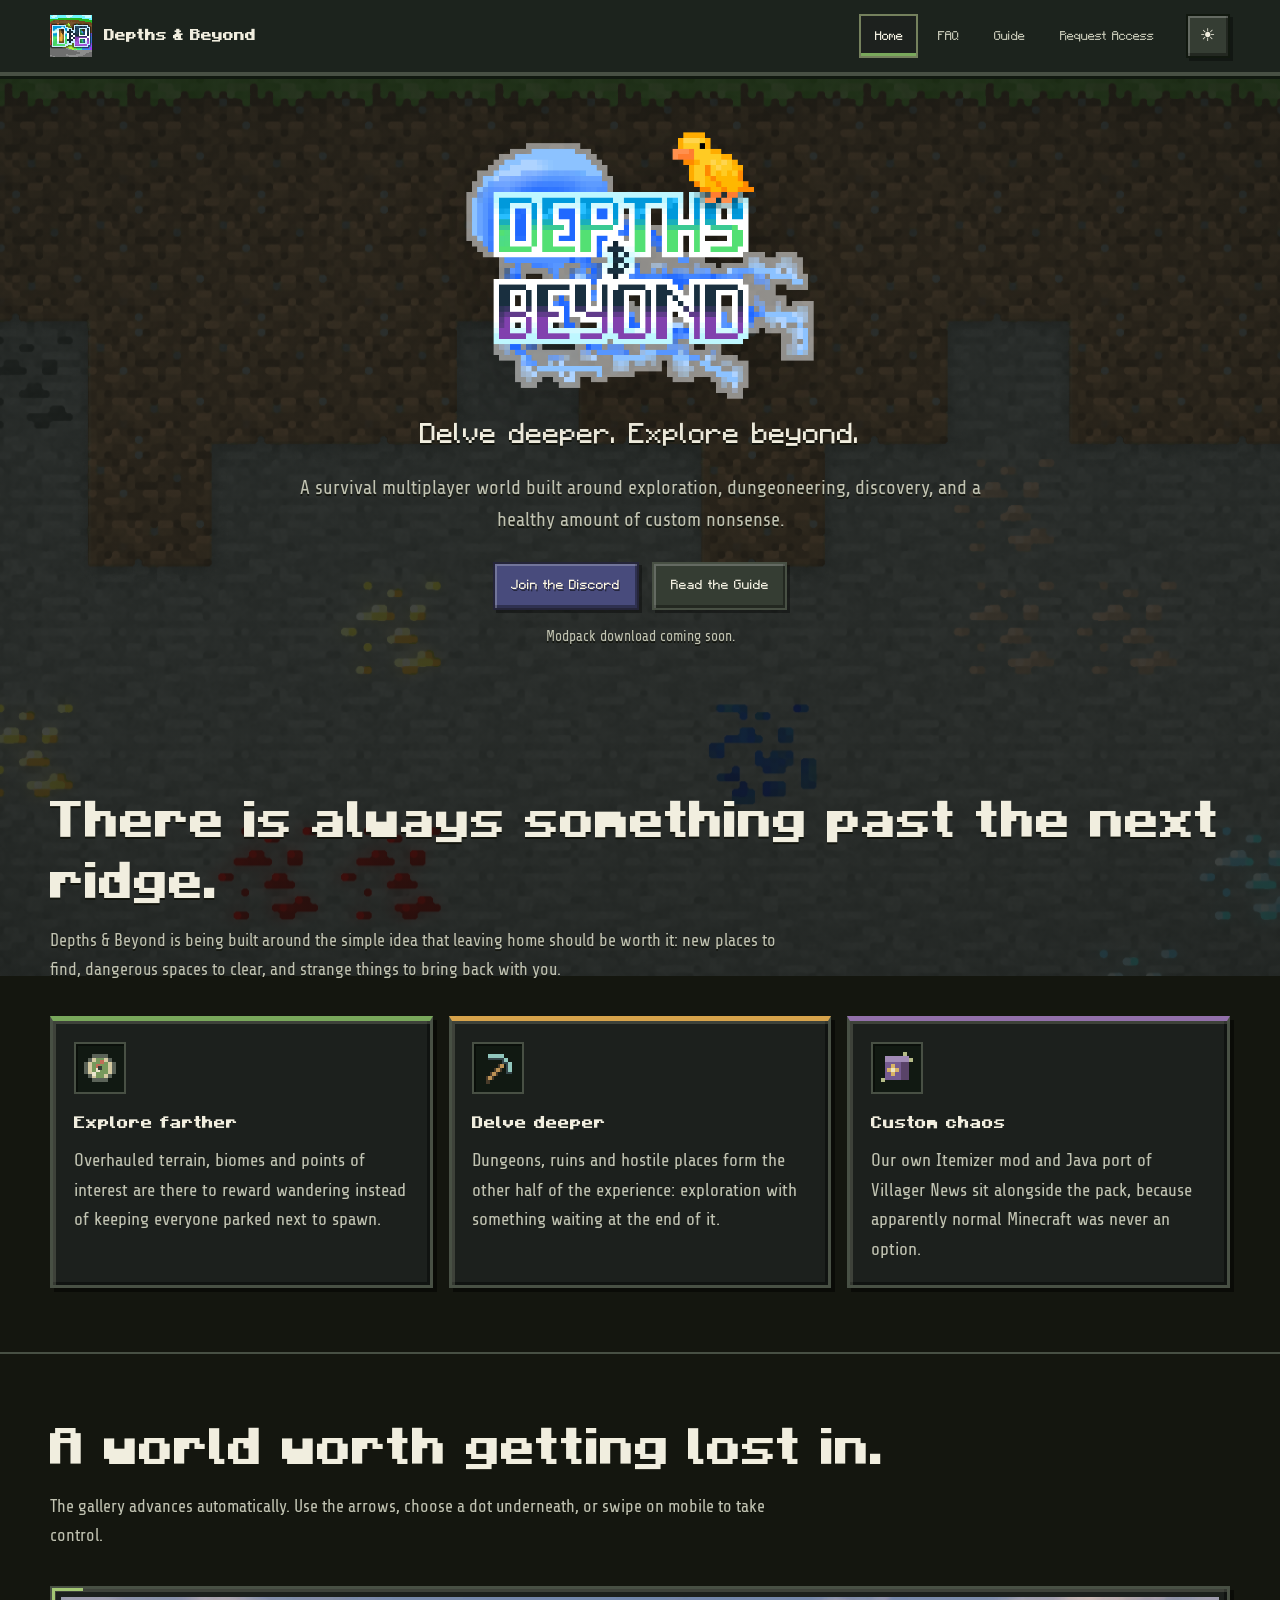
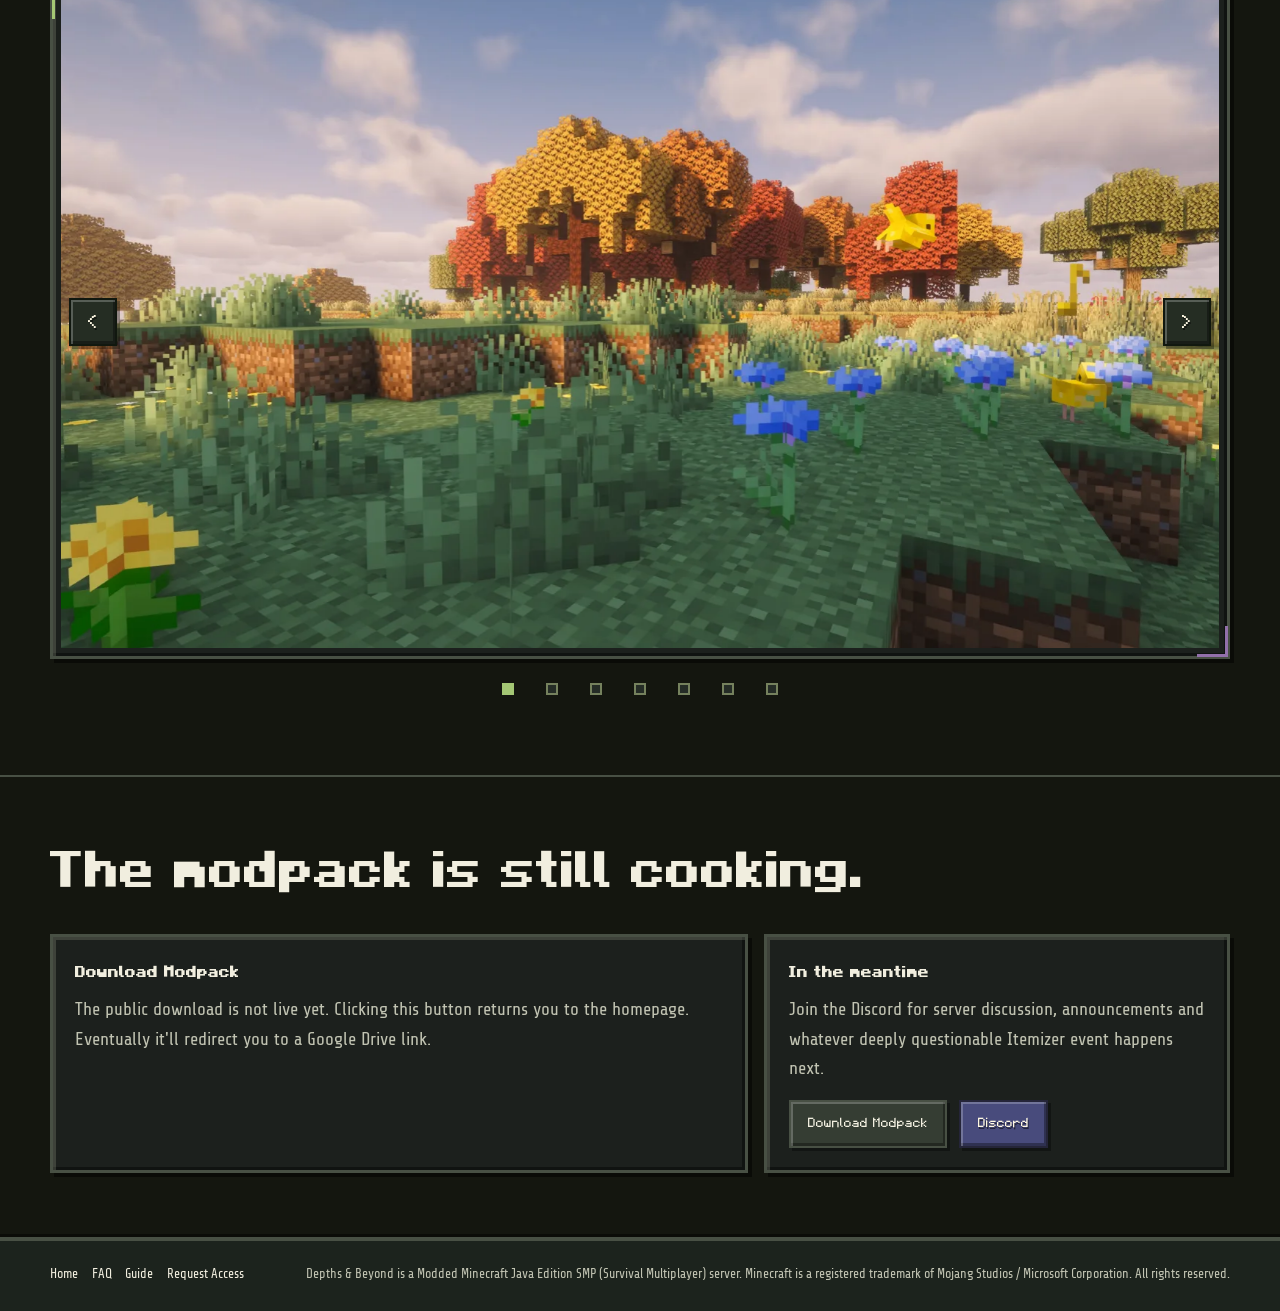
==== commit eda3797a: "Polish Minecraft UI and add secure D1 whitelist Worker" ====
--- a/index.html
+++ b/index.html
@@ -33,17 +33,17 @@
 
   <header class="site-header">
     <div class="nav-shell">
-      <a class="brand" href="index.html" aria-label="Depths & Beyond home">
+      <a class="brand" href="./" aria-label="Depths & Beyond home">
         <img src="assets/images/icon.png" width="64" height="64" alt="">
         <span class="brand-text">Depths &amp; Beyond</span>
       </a>
 
       <button class="mobile-menu-toggle" type="button" data-menu-toggle aria-expanded="false" aria-controls="site-nav" aria-label="Open navigation">☰</button>
       <nav class="site-nav" id="site-nav" data-site-nav aria-label="Main navigation">
-        <a class="nav-link" href="index.html" aria-current="page">Home</a>
-        <a class="nav-link" href="faq.html">FAQ</a>
-        <a class="nav-link" href="guide.html">Guide</a>
-        <a class="nav-link" href="request-access.html">Request Access</a>
+        <a class="nav-link" href="./" aria-current="page">Home</a>
+        <a class="nav-link" href="faq/">FAQ</a>
+        <a class="nav-link" href="guide/">Guide</a>
+        <a class="nav-link" href="request-access/">Request Access</a>
       </nav>
       <button class="theme-toggle" type="button" data-theme-toggle aria-label="Switch to light theme" title="Switch to light theme">
         <span class="theme-icon" data-theme-icon aria-hidden="true">☀</span>
@@ -54,13 +54,12 @@
   <main id="main">
     <section class="hero">
       <div class="hero-inner">
-        <p class="eyebrow">Modded Minecraft • Java Edition</p>
         <img class="hero-logo" src="assets/images/logo.png" width="1320" height="1020" alt="Depths & Beyond">
         <p class="hero-tagline">Delve deeper. Explore beyond.</p>
         <p class="hero-copy">A survival multiplayer world built around exploration, dungeoneering, discovery, and a healthy amount of custom nonsense.</p>
         <div class="cta-row">
           <a class="button discord" href="https://discord.gg/jellys-space" target="_blank" rel="noopener noreferrer">Join the Discord</a>
-          <a class="button secondary" href="guide.html">Read the Guide</a>
+          <a class="button secondary" href="guide/">Read the Guide</a>
         </div>
         <p class="microcopy">Modpack download coming soon.</p>
       </div>
@@ -68,23 +67,22 @@
 
     <section class="section">
       <div class="page-shell">
-        <p class="section-kicker">The SMP</p>
         <h1 class="section-title">There is always something past the next ridge.</h1>
         <p class="section-intro">Depths &amp; Beyond is being built around the simple idea that leaving home should be worth it: new places to find, dangerous spaces to clear, and strange things to bring back with you.</p>
 
         <div class="feature-grid">
           <article class="feature-card">
-            <div class="feature-icon" aria-hidden="true">⌖</div>
+            <div class="feature-icon" aria-hidden="true"><svg viewBox="0 0 16 16" shape-rendering="crispEdges" focusable="false"><path fill="#5b6358" d="M4 1h8v2h2v2h2v6h-2v2h-2v2H4v-2H2v-2H0V5h2V3h2z"/><path fill="#d6cba3" d="M4 3h8v2h2v6h-2v2H4v-2H2V5h2z"/><path fill="#77995c" d="M6 3h4v2h2v6h-2v2H6v-2H4V5h2z"/><path fill="#bf6d57" d="M8 4h2v2H8v2H6V6h2z"/><path fill="#ece7cc" d="M6 8h2v2H6v2H4v-2h2z"/><path fill="#343c36" d="M7 7h2v2H7z"/></svg></div>
             <h3>Explore farther</h3>
             <p>Overhauled terrain, biomes and points of interest are there to reward wandering instead of keeping everyone parked next to spawn.</p>
           </article>
           <article class="feature-card">
-            <div class="feature-icon" aria-hidden="true">⚔</div>
+            <div class="feature-icon" aria-hidden="true"><svg viewBox="0 0 16 16" shape-rendering="crispEdges" focusable="false"><path fill="#473a29" d="M2 12h2v-2h2V8h2V6h2v4H8v2H6v2H4v2H2z"/><path fill="#bb9154" d="M3 12h2v-2h2V8h2V6h2v2H9v2H7v2H5v2H3z"/><path fill="#344549" d="M3 1h8v2h2v2h2v6h-3V6h-2V4H3z"/><path fill="#91c7bd" d="M3 1h8v2H3zM11 3h2v2h-2zM13 5h2v5h-2z"/></svg></div>
             <h3>Delve deeper</h3>
             <p>Dungeons, ruins and hostile places form the other half of the experience: exploration with something waiting at the end of it.</p>
           </article>
           <article class="feature-card">
-            <div class="feature-icon" aria-hidden="true">✦</div>
+            <div class="feature-icon" aria-hidden="true"><svg viewBox="0 0 16 16" shape-rendering="crispEdges" focusable="false"><path fill="#3d354c" d="M2 2h12v12H2z"/><path fill="#a18bb6" d="M2 2h12v3H2z"/><path fill="#755b91" d="M2 5h8v9H2z"/><path fill="#594368" d="M10 5h4v9h-4z"/><path fill="#d8b365" d="M5 6h2v2h2v2H7v2H5v-2H3V8h2z"/><path fill="#eee4be" d="M5 8h2v2H5z"/><path fill="#b5bc87" d="M11 0h2v2h-2zM14 3h2v2h-2zM0 13h2v2H0z"/></svg></div>
             <h3>Custom chaos</h3>
             <p>Our own Itemizer mod and Java port of Villager News sit alongside the pack, because apparently normal Minecraft was never an option.</p>
           </article>
@@ -94,13 +92,14 @@
 
     <section class="section" aria-labelledby="gallery-title">
       <div class="page-shell">
-        <p class="section-kicker">World Preview</p>
         <h2 class="section-title" id="gallery-title">A world worth getting lost in.</h2>
-        <p class="section-intro">The gallery advances automatically. Use the dots underneath — or swipe on mobile — if you want to take control.</p>
+        <p class="section-intro">The gallery advances automatically. Use the arrows, choose a dot underneath, or swipe on mobile to take control.</p>
 
         <div class="gallery-wrap">
           <div class="gallery-frame">
             <div class="slideshow" data-slideshow tabindex="0" aria-label="Depths & Beyond screenshot slideshow">
+              <button class="gallery-arrow gallery-arrow--previous" type="button" data-slide-previous aria-label="Previous screenshot"><span aria-hidden="true">&lt;</span></button>
+              <button class="gallery-arrow gallery-arrow--next" type="button" data-slide-next aria-label="Next screenshot"><span aria-hidden="true">&gt;</span></button>
               <figure class="slide is-active" data-slide aria-hidden="false">
                 <img src="assets/images/slides/image1-1920.webp" srcset="assets/images/slides/image1-960.webp 960w, assets/images/slides/image1-1920.webp 1920w" sizes="(max-width: 820px) 96vw, 1160px" width="1920" height="1080" alt="A bright modded Minecraft meadow with autumn trees and wildflowers" fetchpriority="high">
               </figure>
@@ -139,7 +138,6 @@
 
     <section class="section" id="download">
       <div class="page-shell">
-        <p class="section-kicker">Get Ready</p>
         <h2 class="section-title">The modpack is still cooking.</h2>
         <div class="split-callout">
           <div class="callout-panel">
@@ -150,7 +148,7 @@
             <h3>In the meantime</h3>
             <p>Join the Discord for server discussion, announcements and whatever deeply questionable Itemizer event happens next.</p>
             <div class="cta-row" style="justify-content:flex-start; margin-top:1rem;">
-              <a class="button secondary" href="index.html">Download Modpack</a>
+              <a class="button secondary" href="./">Download Modpack</a>
               <a class="button discord" href="https://discord.gg/jellys-space" target="_blank" rel="noopener noreferrer">Discord</a>
             </div>
           </div>
@@ -162,10 +160,10 @@
   <footer class="site-footer">
     <div class="footer-shell">
       <nav class="footer-mini-nav" aria-label="Footer navigation">
-        <a href="index.html">Home</a>
-        <a href="faq.html">FAQ</a>
-        <a href="guide.html">Guide</a>
-        <a href="request-access.html">Request Access</a>
+        <a href="./">Home</a>
+        <a href="faq/">FAQ</a>
+        <a href="guide/">Guide</a>
+        <a href="request-access/">Request Access</a>
       </nav>
       <p>Depths &amp; Beyond is a Modded Minecraft Java Edition SMP (Survival Multiplayer) server. Minecraft is a registered trademark of Mojang Studios / Microsoft Corporation. All rights reserved.</p>
     </div>
--- a/assets/css/site.css
+++ b/assets/css/site.css
@@ -23,7 +23,6 @@
 }
 
 :root {
-  --footer-height: 96px;
   color-scheme: dark;
   --bg: #14160f;
   --bg-soft: #1b1e16;
@@ -40,7 +39,7 @@
   --purple: #9270aa;
   --gold: #d7a34b;
   --header-bg: rgba(16, 18, 13, 0.86);
-  --shadow: 0 24px 70px rgba(0, 0, 0, 0.40);
+  --shadow: 4px 4px 0 rgba(0, 0, 0, 0.48);
   --max-width: 1180px;
 }
 
@@ -61,7 +60,7 @@
   --purple: #74568a;
   --gold: #97691f;
   --header-bg: rgba(239, 234, 220, 0.90);
-  --shadow: 0 24px 70px rgba(59, 49, 28, 0.14);
+  --shadow: 4px 4px 0 rgba(59, 49, 28, 0.24);
 }
 
 * {
@@ -77,17 +76,36 @@
   margin: 0;
   min-width: 320px;
   min-height: 100vh;
-  padding-bottom: calc(var(--footer-height) + 1rem);
+  padding-bottom: 0;
+  display: flex;
+  flex-direction: column;
+  isolation: isolate;
   overflow-x: hidden;
-  background:
-    radial-gradient(circle at 16% 4%, rgba(115, 154, 75, 0.13), transparent 32rem),
-    radial-gradient(circle at 90% 18%, rgba(215, 163, 75, 0.09), transparent 28rem),
-    linear-gradient(180deg, var(--bg-soft) 0%, var(--bg) 48%, var(--bg) 100%);
+  background: var(--bg);
   color: var(--text);
   font-family: 'Share Tech', system-ui, sans-serif;
   font-size: 18px;
   line-height: 1.65;
   text-rendering: optimizeLegibility;
+}
+
+/* One stationary, zoomed world layer; no tiling or fixed background attachment.
+   Large viewport units keep the composition stable as mobile browser bars move. */
+body::before {
+  content: '';
+  position: fixed;
+  z-index: -1;
+  top: calc(76px + env(safe-area-inset-top));
+  left: 0;
+  width: 100%;
+  height: 100vh;
+  height: 100lvh;
+  pointer-events: none;
+  background:
+    linear-gradient(var(--world-tint), var(--world-tint)),
+    url('../images/minecraft-world-bg.png') center top / cover no-repeat;
+  background-size: 100% 100%, max(115vw, calc(115vh * 16 / 9)) auto;
+  background-size: 100% 100%, max(115vw, calc(115lvh * 16 / 9)) auto;
 }
 
 img,
@@ -119,9 +137,13 @@
   }
 
   a[href],
+  a[href] *,
   button:not(:disabled),
+  button:not(:disabled) *,
   summary,
-  [role='button']:not([aria-disabled='true']) {
+  summary *,
+  [role='button']:not([aria-disabled='true']),
+  [role='button']:not([aria-disabled='true']) * {
     cursor: url('../cursors/link.cur'), pointer !important;
   }
 
@@ -142,7 +164,7 @@
   z-index: 9999;
   transform: translateY(-160%);
   padding: 0.7rem 1rem;
-  border-radius: 0.7rem;
+  border-radius: 0;
   background: var(--text);
   color: var(--bg);
 }
@@ -157,7 +179,6 @@
   z-index: 100;
   border-bottom: 1px solid var(--border);
   background: var(--header-bg);
-  backdrop-filter: blur(18px) saturate(135%);
 }
 
 .nav-shell {
@@ -204,7 +225,7 @@
 .mobile-menu-toggle {
   min-height: 44px;
   border: 1px solid transparent;
-  border-radius: 0.8rem;
+  border-radius: 0;
   background: transparent;
   color: var(--muted);
   text-decoration: none;
@@ -256,6 +277,7 @@
 }
 
 main {
+  flex: 1;
   width: 100%;
 }
 
@@ -267,38 +289,11 @@
 .hero {
   position: relative;
   isolation: isolate;
-  min-height: min(760px, calc(100svh - 72px));
+  min-height: 0;
   display: grid;
   place-items: center;
-  padding: clamp(3.5rem, 8vw, 7rem) 0 clamp(4rem, 8vw, 6.5rem);
+  padding: clamp(2rem, 4vw, 3.5rem) 0 clamp(2.5rem, 5vw, 4rem);
   overflow: hidden;
-}
-
-.hero::before,
-.hero::after {
-  content: '';
-  position: absolute;
-  z-index: -1;
-  border-radius: 999px;
-  filter: blur(10px);
-  opacity: 0.72;
-  pointer-events: none;
-}
-
-.hero::before {
-  width: min(58vw, 700px);
-  aspect-ratio: 1;
-  left: -15%;
-  top: 3%;
-  background: radial-gradient(circle, rgba(115, 154, 75, 0.18), transparent 66%);
-}
-
-.hero::after {
-  width: min(52vw, 620px);
-  aspect-ratio: 1;
-  right: -12%;
-  bottom: -10%;
-  background: radial-gradient(circle, rgba(215, 163, 75, 0.12), transparent 66%);
 }
 
 .hero-inner {
@@ -307,33 +302,10 @@
   text-align: center;
 }
 
-.eyebrow {
-  display: inline-flex;
-  align-items: center;
-  gap: 0.55rem;
-  margin: 0 0 1rem;
-  padding: 0.45rem 0.75rem;
-  border: 1px solid var(--border);
-  border-radius: 999px;
-  background: var(--surface);
-  color: var(--cyan);
-  font-family: 'Minecraft', monospace;
-  font-size: clamp(0.68rem, 1.5vw, 0.82rem);
-  letter-spacing: 0.03em;
-}
-
-.eyebrow::before {
-  content: '';
-  width: 0.48rem;
-  height: 0.48rem;
-  border-radius: 2px;
-  background: currentColor;
-  box-shadow: 0 0 16px currentColor;
-}
-
 .hero-logo {
-  width: min(500px, 78vw);
-  max-height: min(48svh, 430px);
+  width: clamp(240px, 28vw, 360px);
+  height: auto;
+  max-height: none;
   object-fit: contain;
   margin: 0 auto;
   filter: drop-shadow(0 20px 35px rgba(0, 0, 0, 0.24));
@@ -368,7 +340,7 @@
   min-height: 48px;
   padding: 0.72rem 1.05rem;
   border: 1px solid var(--border-strong);
-  border-radius: 0.85rem;
+  border-radius: 0;
   background: linear-gradient(180deg, rgba(115, 154, 75, 0.22), rgba(115, 154, 75, 0.09));
   color: var(--text);
   font-family: 'Minecraft', monospace;
@@ -403,7 +375,7 @@
 }
 
 .section {
-  padding: clamp(3.4rem, 7vw, 6.3rem) 0;
+  padding: clamp(2.6rem, 5vw, 4rem) 0;
 }
 
 .section + .section {
@@ -452,30 +424,10 @@
   min-height: 240px;
   padding: 1.3rem;
   border: 1px solid var(--border);
-  border-radius: 1.15rem;
+  border-radius: 0;
   overflow: hidden;
   background: linear-gradient(150deg, var(--surface), rgba(115, 154, 75, 0.045));
   box-shadow: var(--shadow);
-}
-
-.feature-card::after {
-  content: '';
-  position: absolute;
-  width: 170px;
-  height: 170px;
-  right: -70px;
-  bottom: -80px;
-  border-radius: 50%;
-  background: radial-gradient(circle, var(--card-glow, rgba(115, 154, 75, 0.18)), transparent 65%);
-  pointer-events: none;
-}
-
-.feature-card:nth-child(2) {
-  --card-glow: rgba(215, 163, 75, 0.17);
-}
-
-.feature-card:nth-child(3) {
-  --card-glow: rgba(146, 112, 170, 0.18);
 }
 
 .feature-icon {
@@ -484,7 +436,7 @@
   width: 42px;
   height: 42px;
   border: 1px solid var(--border-strong);
-  border-radius: 0.75rem;
+  border-radius: 0;
   background: rgba(115, 154, 75, 0.10);
   font-size: 1.2rem;
 }
@@ -508,7 +460,7 @@
   position: relative;
   padding: clamp(7px, 1vw, 11px);
   border: 1px solid var(--border-strong);
-  border-radius: 1.3rem;
+  border-radius: 0;
   background:
     linear-gradient(var(--surface-solid), var(--surface-solid)) padding-box,
     linear-gradient(115deg, rgba(115, 154, 75, 0.72), rgba(215, 163, 75, 0.38), rgba(146, 112, 170, 0.52)) border-box;
@@ -530,7 +482,7 @@
   top: -1px;
   border-left: 3px solid var(--cyan);
   border-top: 3px solid var(--cyan);
-  border-radius: 1.3rem 0 0 0;
+  border-radius: 0;
 }
 
 .gallery-frame::after {
@@ -538,14 +490,14 @@
   bottom: -1px;
   border-right: 3px solid var(--purple);
   border-bottom: 3px solid var(--purple);
-  border-radius: 0 0 1.3rem 0;
+  border-radius: 0;
 }
 
 .slideshow {
   position: relative;
   aspect-ratio: 16 / 9;
   overflow: hidden;
-  border-radius: 0.9rem;
+  border-radius: 0;
   background: #05090d;
 }
 
@@ -621,7 +573,7 @@
   height: 11px;
   padding: 0;
   border: 1px solid var(--border-strong);
-  border-radius: 50%;
+  border-radius: 0;
   background: transparent;
   cursor: pointer;
   transition: transform 160ms ease, background 160ms ease, border-color 160ms ease;
@@ -650,7 +602,7 @@
 .callout-panel {
   padding: 1.35rem;
   border: 1px solid var(--border);
-  border-radius: 1.1rem;
+  border-radius: 0;
   background: var(--surface);
 }
 
@@ -666,7 +618,7 @@
 }
 
 .page-hero {
-  padding: clamp(4rem, 8vw, 7rem) 0 clamp(2.8rem, 5vw, 4.5rem);
+  padding: clamp(2.5rem, 5vw, 4rem) 0 2rem;
   border-bottom: 1px solid var(--border);
 }
 
@@ -732,7 +684,7 @@
   margin-bottom: 2rem;
   padding: 1rem 1.1rem;
   border: 1px dashed var(--border-strong);
-  border-radius: 0.9rem;
+  border-radius: 0;
   background: rgba(115, 154, 75, 0.07);
   color: var(--muted);
 }
@@ -749,7 +701,7 @@
   margin: 1.2rem 0 0;
   overflow: hidden;
   border: 1px solid var(--border-strong);
-  border-radius: 1rem;
+  border-radius: 0;
   background:
     linear-gradient(135deg, rgba(115, 154, 75, 0.10), rgba(146, 112, 170, 0.08)),
     var(--surface-solid);
@@ -781,7 +733,7 @@
   padding: 0.95rem 1rem;
   overflow-x: auto;
   border: 1px solid var(--border);
-  border-radius: 0.85rem;
+  border-radius: 0;
   background: #11130e;
   color: #d9ddc7;
   font: 0.82rem/1.55 ui-monospace, SFMono-Regular, Consolas, monospace;
@@ -794,17 +746,12 @@
 }
 
 .site-footer {
-  position: fixed;
-  left: 0;
-  right: 0;
-  bottom: 0;
+  position: relative;
   z-index: 95;
   margin-top: 0;
   border-top: 1px solid var(--border);
   background: var(--header-bg);
   box-shadow: 0 -10px 32px rgba(0, 0, 0, 0.16);
-  backdrop-filter: blur(18px) saturate(135%);
-  -webkit-backdrop-filter: blur(18px) saturate(135%);
 }
 
 .footer-shell {
@@ -901,7 +848,6 @@
     padding: 0.75rem 1rem 1rem;
     border-bottom: 1px solid var(--border);
     background: var(--header-bg);
-    backdrop-filter: blur(18px) saturate(135%);
   }
 
   .site-nav.is-open {
@@ -975,8 +921,8 @@
   }
 
   .hero-logo {
-    width: min(360px, 84vw);
-    max-height: 42svh;
+    width: clamp(220px, 68vw, 290px);
+    max-height: none;
   }
 
   .cta-row {
@@ -989,11 +935,11 @@
   }
 
   .slideshow {
-    border-radius: 0.65rem;
+    border-radius: 0;
   }
 
   .gallery-frame {
-    border-radius: 0.9rem;
+    border-radius: 0;
   }
 
   .gallery-frame::before,
@@ -1073,7 +1019,7 @@
   display: block;
   overflow: hidden;
   border: 1px solid var(--border-strong);
-  border-radius: 1rem;
+  border-radius: 0;
   background: #11130e;
   box-shadow: 0 18px 42px rgba(0, 0, 0, 0.20);
   text-decoration: none;
@@ -1101,7 +1047,7 @@
   margin: 1.3rem 0;
   padding: 1rem 1.1rem;
   border: 1px solid var(--border);
-  border-radius: 0.9rem;
+  border-radius: 0;
   background: var(--surface);
   color: var(--muted);
 }
@@ -1127,7 +1073,7 @@
   margin: 1.25rem 0 0;
   overflow: hidden;
   border: 1px solid var(--border-strong);
-  border-radius: 0.95rem;
+  border-radius: 0;
   background: #11130e;
   box-shadow: inset 0 1px 0 rgba(255, 255, 255, 0.025);
 }
@@ -1149,7 +1095,7 @@
   min-height: 36px;
   padding: 0.35rem 0.75rem;
   border: 1px solid rgba(164, 199, 116, 0.32);
-  border-radius: 0.62rem;
+  border-radius: 0;
   background: rgba(115, 154, 75, 0.13);
   color: #e9ecd9;
   cursor: pointer;
@@ -1238,7 +1184,7 @@
 }
 
 .access-shell {
-  padding: clamp(2.5rem, 6vw, 5rem) 0;
+  padding: 2rem 0 3.5rem;
 }
 
 .access-card {
@@ -1246,7 +1192,7 @@
   margin: 0 auto;
   padding: clamp(1.25rem, 3vw, 2rem);
   border: 1px solid var(--border-strong);
-  border-radius: 1.15rem;
+  border-radius: 0;
   background:
     linear-gradient(145deg, rgba(115, 154, 75, 0.07), rgba(215, 163, 75, 0.025)),
     var(--surface);
@@ -1303,7 +1249,7 @@
   min-height: 52px;
   padding: 0.75rem 0.9rem;
   border: 1px solid var(--border);
-  border-radius: 0.82rem;
+  border-radius: 0;
   background: rgba(12, 14, 10, 0.48);
   color: var(--text);
   font: inherit;
@@ -1394,7 +1340,7 @@
 .access-status {
   padding: 0.9rem 1rem;
   border: 1px solid var(--border);
-  border-radius: 0.8rem;
+  border-radius: 0;
   background: var(--surface-solid);
   color: var(--muted);
   line-height: 1.45;
@@ -1418,7 +1364,7 @@
 
 @media (max-width: 520px) {
   .access-card {
-    border-radius: 0.9rem;
+    border-radius: 0;
   }
 
   .access-card-heading {
@@ -1430,3 +1376,129 @@
     height: 48px;
   }
 }
+
+/* World and block UI: opaque reading surfaces over one shared wallpaper. */
+:root {
+  --world-tint: rgba(14, 19, 16, 0.76);
+  --surface: rgba(29, 34, 30, 0.97);
+  --surface-solid: #252c26;
+  --surface-2: #353d33;
+  --muted: #c1c3b2;
+  --border: #485044;
+  --border-strong: #75815d;
+  --header-bg: #1c231d;
+  --bevel-light: rgba(235, 238, 213, 0.16);
+  --bevel-dark: rgba(0, 0, 0, 0.42);
+  --slot: #111912;
+}
+html[data-theme='light'] {
+  --world-tint: rgba(227, 229, 211, 0.88);
+  --surface: rgba(242, 240, 223, 0.98);
+  --surface-solid: #eeebd8;
+  --surface-2: #d8d9c3;
+  --muted: #4e5644;
+  --border: #949b80;
+  --border-strong: #64734c;
+  --header-bg: #e5e7d2;
+  --bevel-light: rgba(255, 255, 255, 0.7);
+  --bevel-dark: rgba(69, 78, 50, 0.28);
+  --slot: #fffdef;
+  --cyan: #42602d;
+}
+.site-header { border-bottom: 4px solid var(--border); box-shadow: 0 3px 0 #111910; }
+.nav-shell { padding-top: env(safe-area-inset-top); }
+.nav-link, .theme-toggle, .mobile-menu-toggle { border-width: 2px; }
+.nav-link[aria-current='page'] { border-color: var(--border-strong); box-shadow: inset 0 -3px 0 var(--green); }
+.button, .copy-code-button, .theme-toggle, .mobile-menu-toggle, .gallery-arrow {
+  border: 2px solid #11180f;
+  background: #466331;
+  color: #fff9e4;
+  box-shadow: inset 2px 2px 0 rgba(255,255,255,.23), inset -2px -3px 0 rgba(0,0,0,.35), 3px 3px 0 rgba(0,0,0,.35);
+  text-shadow: 1px 2px 0 rgba(0,0,0,.5);
+  transition: background 120ms, transform 120ms;
+}
+.button.secondary, .theme-toggle, .mobile-menu-toggle, .copy-code-button {
+  background: var(--surface-2); color: var(--text); text-shadow: none;
+}
+.button.discord { background: #484b7c; border-color: #252539; }
+.button:hover, .copy-code-button:hover, .gallery-arrow:hover { background: #57783b; border-color: var(--cyan); transform: translateY(-1px); }
+.button.secondary:hover, .theme-toggle:hover, .mobile-menu-toggle:hover { background: var(--surface-solid); }
+.button.discord:hover { background: #595d93; }
+.button:active, .copy-code-button:active, .gallery-arrow:active, .theme-toggle:active, .mobile-menu-toggle:active {
+  transform: translate(1px, 2px);
+  box-shadow: inset 2px 2px 0 rgba(0,0,0,.35), inset -2px -2px 0 rgba(255,255,255,.12);
+}
+.hero-copy, .hero-tagline, .microcopy, .section-title, .section-intro, .page-title, .page-lede, .not-found {
+  text-shadow: 0 2px 0 var(--bg);
+}
+.feature-card, .callout-panel, .access-card, .gallery-frame, .prose, .not-found > div {
+  border: 3px solid var(--border);
+  background: var(--surface);
+  box-shadow: inset 3px 3px 0 var(--bevel-light), inset -3px -3px 0 var(--bevel-dark), var(--shadow);
+}
+.feature-card { border-top: 5px solid var(--green); transition: border-color 120ms; }
+.feature-card:nth-child(2) { border-top-color: var(--gold); }
+.feature-card:nth-child(3) { border-top-color: var(--purple); }
+.feature-card:hover { border-color: var(--border-strong); }
+.feature-icon { width: 52px; height: 52px; background: var(--slot); border: 2px solid var(--border); box-shadow: inset 2px 2px 0 var(--bevel-dark); }
+.feature-icon svg { width: 32px; height: 32px; }
+.section + .section { border-top: 2px solid var(--border); }
+.gallery-frame { padding: 8px; }
+.gallery-frame::before, .gallery-frame::after { width: 28px; height: 28px; }
+.gallery-arrow {
+  position: absolute; top: calc(50% - 24px); z-index: 5;
+  width: 48px; height: 48px; padding: 0;
+  display: grid; place-items: center;
+  background: #252d23; font-family: 'Minecraft', monospace; font-size: 1.2rem;
+}
+.gallery-arrow--previous { left: 8px; }
+.gallery-arrow--next { right: 8px; }
+.gallery-dots { gap: 0; margin-top: .5rem; }
+.gallery-dot { position: relative; width: 44px; height: 44px; border: 0; background: transparent; box-shadow: none; }
+.gallery-dot::before { content: ''; position: absolute; inset: 16px; background: var(--surface-solid); border: 2px solid var(--border-strong); }
+.gallery-dot.is-active { background: transparent; box-shadow: none; }
+.gallery-dot.is-active::before { background: var(--cyan); border-color: var(--cyan); }
+.gallery-dot:hover, .gallery-dot:focus-visible { transform: none; }
+.prose { padding: clamp(1rem, 3vw, 2.4rem); width: 100%; min-width: 0; }
+.edit-note, .guide-tip, .guide-warning, .guide-coming-soon, .access-status { border-width: 2px; background: var(--surface-solid); box-shadow: inset 2px 2px 0 var(--bevel-light); }
+.guide-warning { border-left: 5px solid var(--gold); }
+.guide-shot a, .copy-code-block, .video-embed, .video-placeholder { border-width: 3px; box-shadow: 3px 3px 0 var(--bevel-dark); }
+.copy-code-button { min-height: 44px; }
+html[data-theme='light'] .copy-code-button { background: var(--surface-2); color: var(--text); }
+.access-card { border-width: 5px; max-width: 700px; }
+.access-card-heading { padding-bottom: 1rem; margin-bottom: 1rem; border-bottom: 3px solid var(--border); }
+.access-form { gap: 1.1rem; }
+.form-field input, html[data-theme='light'] .form-field input {
+  background: var(--slot); border: 2px solid var(--border); box-shadow: inset 3px 3px 0 var(--bevel-dark);
+}
+.form-field input::placeholder { color: var(--muted); opacity: .8; }
+.form-field input:focus { border-color: var(--cyan); outline: 2px solid var(--cyan); outline-offset: 2px; }
+.form-field input[aria-invalid='true'] { border-color: #d77b65; }
+.field-help { width: 100%; padding: .5rem .75rem; border: 2px solid var(--border); background: var(--surface-solid); }
+.field-help summary { padding: .35rem 0; min-height: 44px; }
+.access-status.is-success { border-left: 5px solid var(--green); background: var(--surface-solid); }
+.access-status.is-error { border-left: 5px solid #d77b65; background: var(--surface-solid); }
+.access-turnstile { min-height: 65px; max-width: 100%; }
+[hidden] { display: none !important; }
+.site-footer { margin-top: auto; border-top: 4px solid var(--border); box-shadow: 0 -3px 0 var(--bevel-dark); }
+.footer-shell { padding-bottom: max(.9rem, env(safe-area-inset-bottom)); }
+.footer-mini-nav a { display: inline-flex; align-items: center; min-height: 44px; }
+.not-found { padding-bottom: 3rem; }
+.not-found > div { padding: clamp(1rem, 4vw, 3rem); max-width: 700px; }
+:focus-visible { outline: 3px solid var(--cyan); outline-offset: 4px; }
+@media (max-width: 820px) {
+  body::before { top: calc(70px + env(safe-area-inset-top)); }
+  .site-nav { background: var(--header-bg); border-bottom: 4px solid var(--border); }
+  .hero { padding-top: 2rem; }
+}
+@media (max-width: 520px) {
+  .hero-inner { width: calc(100% - 2rem); }
+  .page-title { font-size: clamp(2rem, 8vw, 2.7rem); line-height: 1.3; }
+  .section-title { font-size: clamp(1.6rem, 7vw, 2rem); line-height: 1.35; }
+  .gallery-arrow { width: 44px; height: 44px; top: calc(50% - 22px); }
+  .gallery-arrow--previous { left: 4px; }
+  .gallery-arrow--next { right: 4px; }
+  .access-card { padding: 1rem; border-width: 3px; }
+  .access-card-heading { gap: .75rem; }
+  .access-card-heading h2 { line-height: 1.4; }
+}
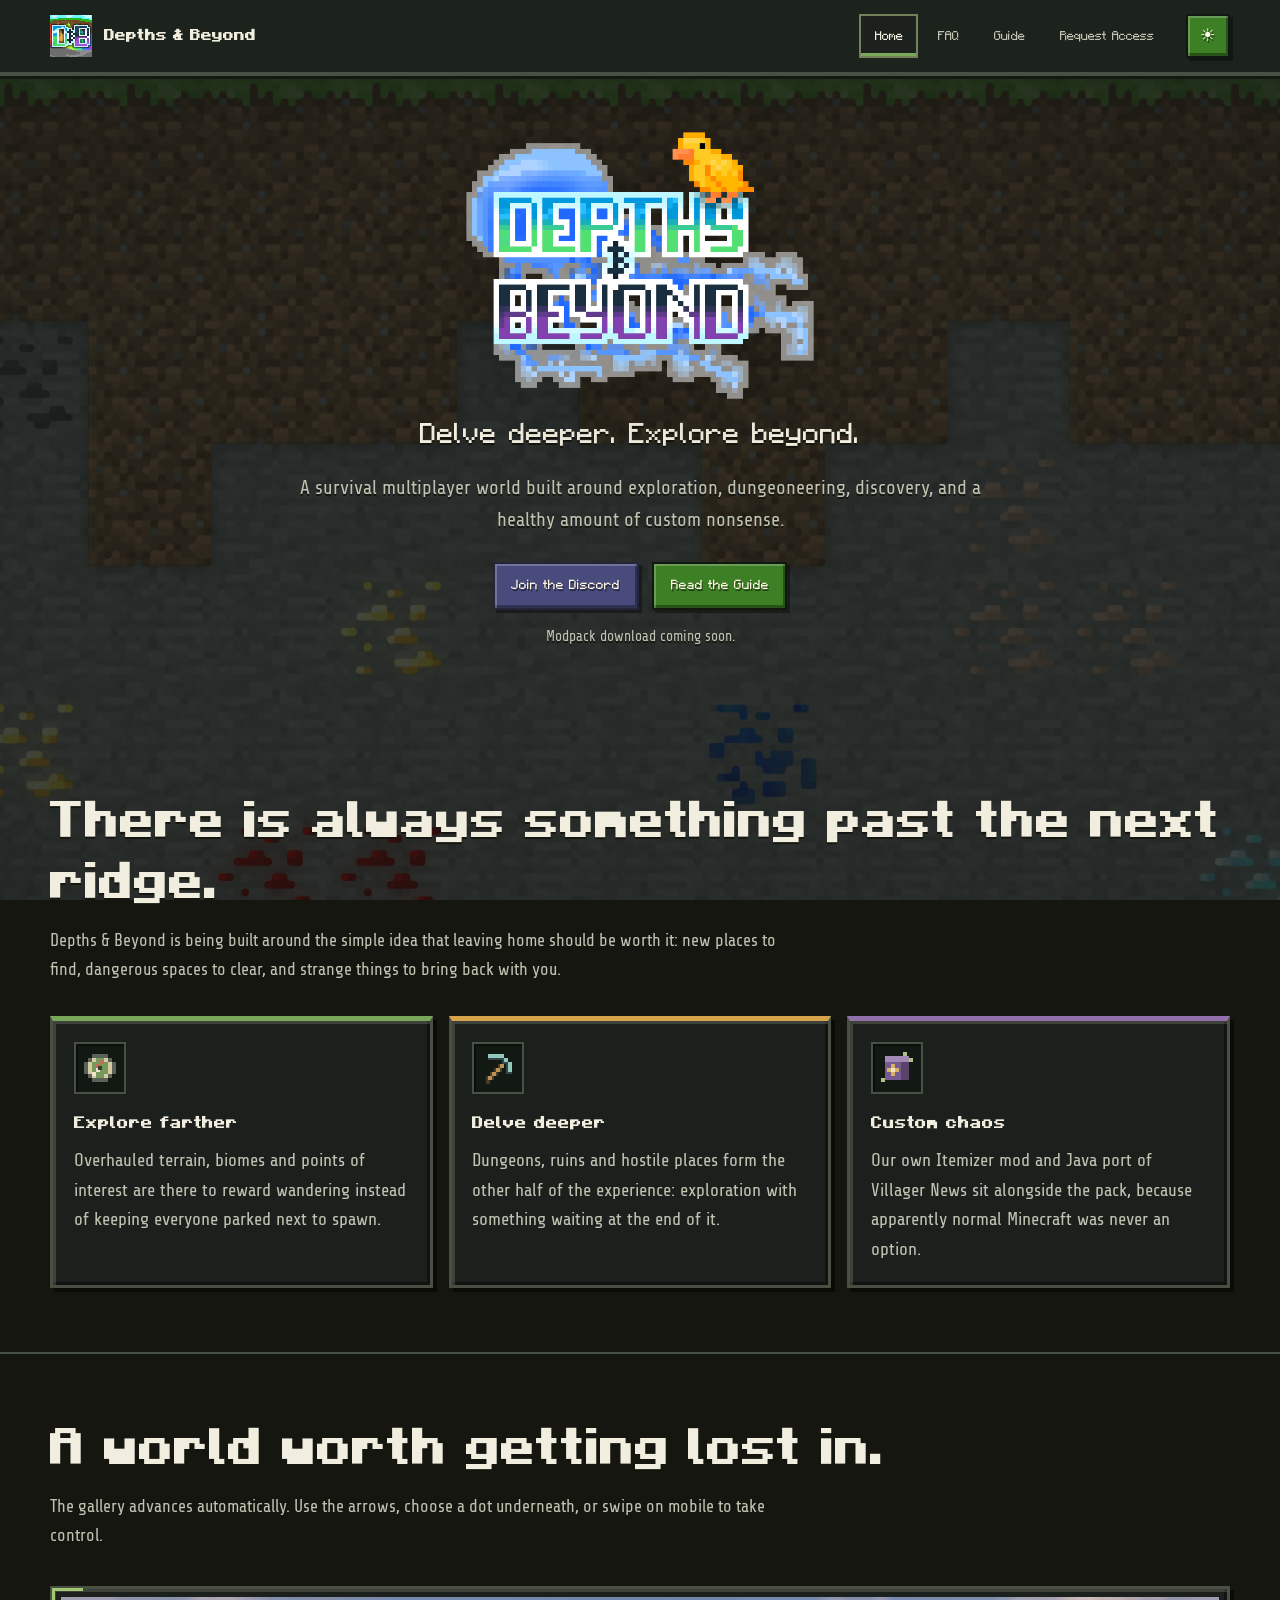
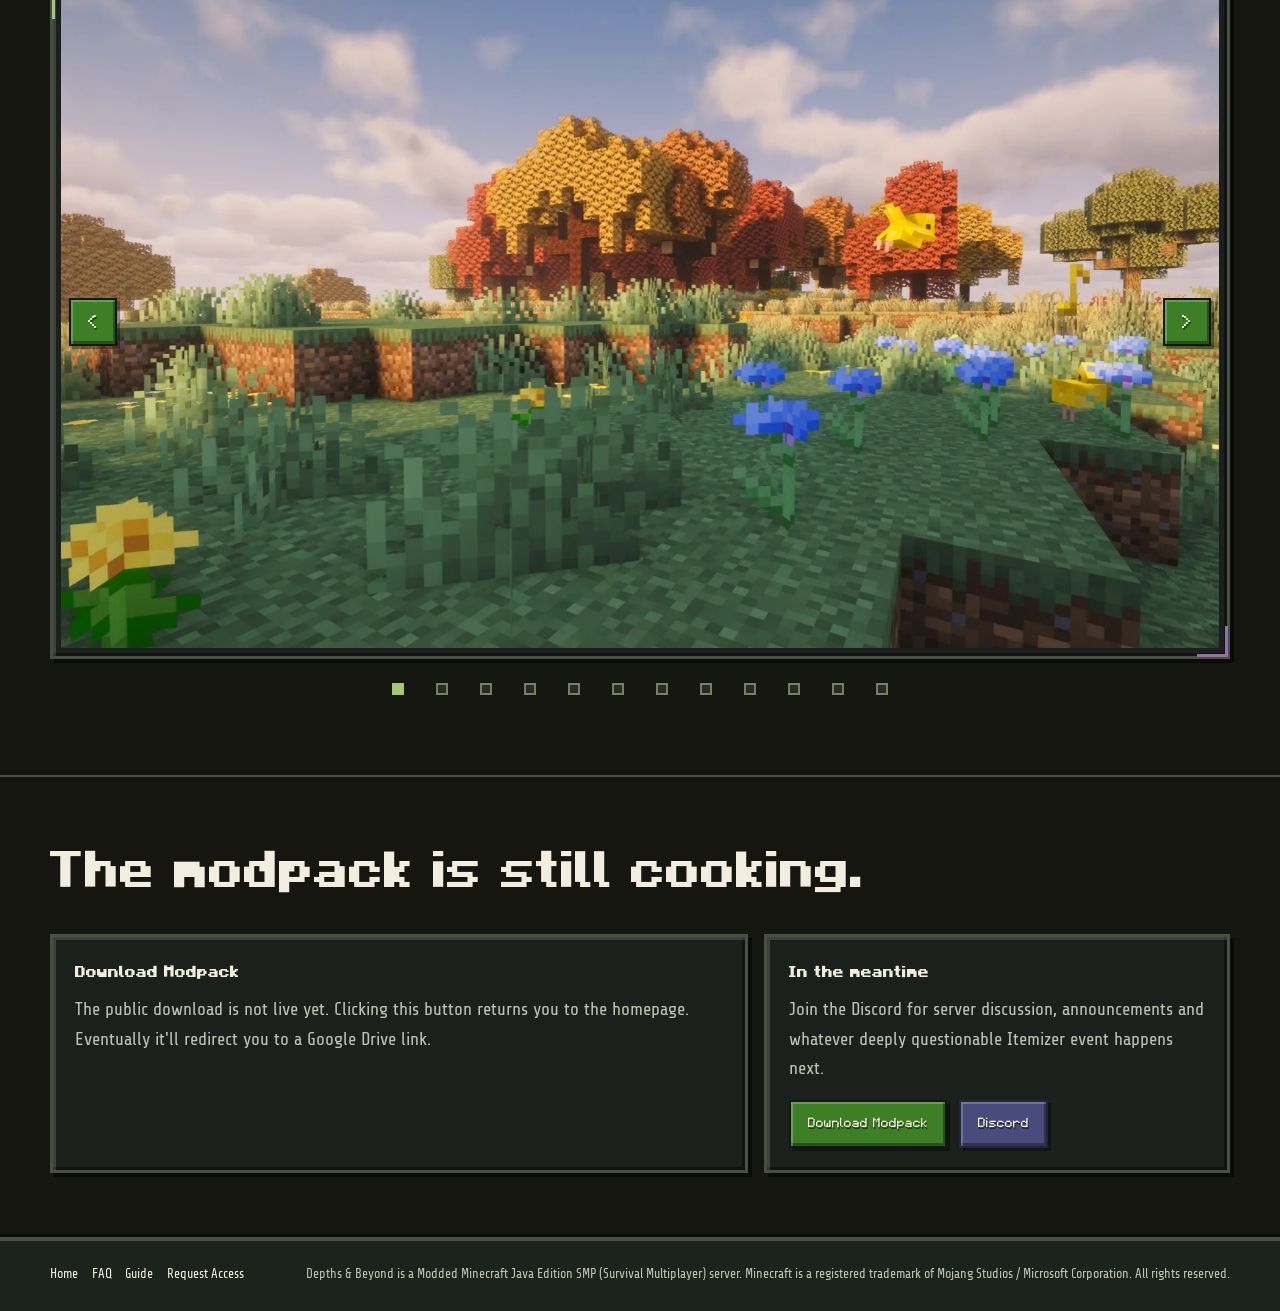
==== commit a01160c5: "Add five responsive gallery slides and fix mobile wallpaper clipping" ====
--- a/index.html
+++ b/index.html
@@ -121,6 +121,21 @@
               <figure class="slide" data-slide aria-hidden="true">
                 <img src="assets/images/slides/image7-1920.webp" srcset="assets/images/slides/image7-960.webp 960w, assets/images/slides/image7-1920.webp 1920w" sizes="(max-width: 820px) 96vw, 1160px" width="1920" height="1080" alt="A tall ruined dungeon interior built from dark stone" loading="lazy">
               </figure>
+              <figure class="slide" data-slide aria-hidden="true">
+                <img src="assets/images/slides/image8-1920.webp" srcset="assets/images/slides/image8-960.webp 960w, assets/images/slides/image8-1920.webp 1920w" sizes="(max-width: 820px) 96vw, 1160px" width="1920" height="1080" alt="Tall red rock spires and pale blue crags beneath a hazy sun" loading="lazy">
+              </figure>
+              <figure class="slide" data-slide aria-hidden="true">
+                <img src="assets/images/slides/image9-1920.webp" srcset="assets/images/slides/image9-960.webp 960w, assets/images/slides/image9-1920.webp 1920w" sizes="(max-width: 820px) 96vw, 1160px" width="1920" height="1080" alt="A colorful cube-shaped creature among blue crags and red spires at sunset" loading="lazy">
+              </figure>
+              <figure class="slide" data-slide aria-hidden="true">
+                <img src="assets/images/slides/image10-1920.webp" srcset="assets/images/slides/image10-960.webp 960w, assets/images/slides/image10-1920.webp 1920w" sizes="(max-width: 820px) 96vw, 1160px" width="1920" height="1080" alt="A small blue creature in a grassy valley surrounded by red rock towers" loading="lazy">
+              </figure>
+              <figure class="slide" data-slide aria-hidden="true">
+                <img src="assets/images/slides/image11-1920.webp" srcset="assets/images/slides/image11-960.webp 960w, assets/images/slides/image11-1920.webp 1920w" sizes="(max-width: 820px) 96vw, 1160px" width="1920" height="1080" alt="A dark stone chamber covered in sculk with glowing cyan details" loading="lazy">
+              </figure>
+              <figure class="slide" data-slide aria-hidden="true">
+                <img src="assets/images/slides/image12-1920.webp" srcset="assets/images/slides/image12-960.webp 960w, assets/images/slides/image12-1920.webp 1920w" sizes="(max-width: 820px) 96vw, 1160px" width="1920" height="1080" alt="Rainbow beacon beams beside a glowing portal in a sculk-covered stone chamber" loading="lazy">
+              </figure>
             </div>
           </div>
           <div class="gallery-dots" aria-label="Choose screenshot">
@@ -131,6 +146,11 @@
             <button class="gallery-dot" type="button" data-slide-dot aria-label="Show screenshot 5" aria-current="false"></button>
             <button class="gallery-dot" type="button" data-slide-dot aria-label="Show screenshot 6" aria-current="false"></button>
             <button class="gallery-dot" type="button" data-slide-dot aria-label="Show screenshot 7" aria-current="false"></button>
+            <button class="gallery-dot" type="button" data-slide-dot aria-label="Show screenshot 8" aria-current="false"></button>
+            <button class="gallery-dot" type="button" data-slide-dot aria-label="Show screenshot 9" aria-current="false"></button>
+            <button class="gallery-dot" type="button" data-slide-dot aria-label="Show screenshot 10" aria-current="false"></button>
+            <button class="gallery-dot" type="button" data-slide-dot aria-label="Show screenshot 11" aria-current="false"></button>
+            <button class="gallery-dot" type="button" data-slide-dot aria-label="Show screenshot 12" aria-current="false"></button>
           </div>
         </div>
       </div>
--- a/assets/css/site.css
+++ b/assets/css/site.css
@@ -79,9 +79,10 @@
   padding-bottom: 0;
   display: flex;
   flex-direction: column;
-  isolation: isolate;
+  position: relative;
+  z-index: 1;
   overflow-x: hidden;
-  background: var(--bg);
+  background: transparent;
   color: var(--text);
   font-family: 'Share Tech', system-ui, sans-serif;
   font-size: 18px;
@@ -89,21 +90,23 @@
   text-rendering: optimizeLegibility;
 }
 
-/* One stationary, zoomed world layer; no tiling or fixed background attachment.
-   Large viewport units keep the composition stable as mobile browser bars move. */
-body::before {
+/* Keep the fixed world outside the scrolling body so Safari cannot clip it.
+   Cover the entire viewport, including space exposed by collapsing browser bars.
+   Only the image is offset below the header; the layer itself has no top gap. */
+html::before {
   content: '';
   position: fixed;
-  z-index: -1;
-  top: calc(76px + env(safe-area-inset-top));
+  z-index: 0;
+  top: 0;
+  bottom: 0;
   left: 0;
   width: 100%;
-  height: 100vh;
-  height: 100lvh;
+  min-height: 100vh;
+  min-height: 100lvh;
   pointer-events: none;
   background:
     linear-gradient(var(--world-tint), var(--world-tint)),
-    url('../images/minecraft-world-bg.png') center top / cover no-repeat;
+    url('../images/minecraft-world-bg.png') center calc(76px + env(safe-area-inset-top)) / cover no-repeat;
   background-size: 100% 100%, max(115vw, calc(115vh * 16 / 9)) auto;
   background-size: 100% 100%, max(115vw, calc(115lvh * 16 / 9)) auto;
 }
@@ -1380,6 +1383,9 @@
 /* World and block UI: opaque reading surfaces over one shared wallpaper. */
 :root {
   --world-tint: rgba(14, 19, 16, 0.76);
+  --button-green: #3c7f25;
+  --button-green-hover: #2b631a;
+  --button-green-pressed: #214f14;
   --surface: rgba(29, 34, 30, 0.97);
   --surface-solid: #252c26;
   --surface-2: #353d33;
@@ -1392,11 +1398,11 @@
   --slot: #111912;
 }
 html[data-theme='light'] {
-  --world-tint: rgba(227, 229, 211, 0.88);
+  --world-tint: rgba(227, 229, 211, 0.80);
   --surface: rgba(242, 240, 223, 0.98);
   --surface-solid: #eeebd8;
   --surface-2: #d8d9c3;
-  --muted: #4e5644;
+  --muted: #424a39;
   --border: #949b80;
   --border-strong: #64734c;
   --header-bg: #e5e7d2;
@@ -1411,23 +1417,25 @@
 .nav-link[aria-current='page'] { border-color: var(--border-strong); box-shadow: inset 0 -3px 0 var(--green); }
 .button, .copy-code-button, .theme-toggle, .mobile-menu-toggle, .gallery-arrow {
   border: 2px solid #11180f;
-  background: #466331;
+  background: var(--button-green);
   color: #fff9e4;
   box-shadow: inset 2px 2px 0 rgba(255,255,255,.23), inset -2px -3px 0 rgba(0,0,0,.35), 3px 3px 0 rgba(0,0,0,.35);
   text-shadow: 1px 2px 0 rgba(0,0,0,.5);
   transition: background 120ms, transform 120ms;
 }
-.button.secondary, .theme-toggle, .mobile-menu-toggle, .copy-code-button {
-  background: var(--surface-2); color: var(--text); text-shadow: none;
-}
+.button.secondary { background: var(--button-green); border-color: #11180f; }
 .button.discord { background: #484b7c; border-color: #252539; }
-.button:hover, .copy-code-button:hover, .gallery-arrow:hover { background: #57783b; border-color: var(--cyan); transform: translateY(-1px); }
-.button.secondary:hover, .theme-toggle:hover, .mobile-menu-toggle:hover { background: var(--surface-solid); }
-.button.discord:hover { background: #595d93; }
+.button:hover, .button:focus-visible, .copy-code-button:hover, .gallery-arrow:hover,
+.theme-toggle:hover, .mobile-menu-toggle:hover {
+  background: var(--button-green-hover); border-color: var(--cyan); transform: translateY(-1px);
+}
+.button.discord:hover, .button.discord:focus-visible { background: #595d93; border-color: #9270aa; }
 .button:active, .copy-code-button:active, .gallery-arrow:active, .theme-toggle:active, .mobile-menu-toggle:active {
+  background: var(--button-green-pressed);
   transform: translate(1px, 2px);
   box-shadow: inset 2px 2px 0 rgba(0,0,0,.35), inset -2px -2px 0 rgba(255,255,255,.12);
 }
+.button.discord:active { background: #383b62; }
 .hero-copy, .hero-tagline, .microcopy, .section-title, .section-intro, .page-title, .page-lede, .not-found {
   text-shadow: 0 2px 0 var(--bg);
 }
@@ -1449,7 +1457,7 @@
   position: absolute; top: calc(50% - 24px); z-index: 5;
   width: 48px; height: 48px; padding: 0;
   display: grid; place-items: center;
-  background: #252d23; font-family: 'Minecraft', monospace; font-size: 1.2rem;
+  font-family: 'Minecraft', monospace; font-size: 1.2rem;
 }
 .gallery-arrow--previous { left: 8px; }
 .gallery-arrow--next { right: 8px; }
@@ -1464,7 +1472,9 @@
 .guide-warning { border-left: 5px solid var(--gold); }
 .guide-shot a, .copy-code-block, .video-embed, .video-placeholder { border-width: 3px; box-shadow: 3px 3px 0 var(--bevel-dark); }
 .copy-code-button { min-height: 44px; }
-html[data-theme='light'] .copy-code-button { background: var(--surface-2); color: var(--text); }
+html[data-theme='light'] .copy-code-button { background: var(--button-green); color: #fff9e4; }
+html[data-theme='light'] .copy-code-button:hover { background: var(--button-green-hover); }
+html[data-theme='light'] .copy-code-button:active { background: var(--button-green-pressed); }
 .access-card { border-width: 5px; max-width: 700px; }
 .access-card-heading { padding-bottom: 1rem; margin-bottom: 1rem; border-bottom: 3px solid var(--border); }
 .access-form { gap: 1.1rem; }
@@ -1487,7 +1497,7 @@
 .not-found > div { padding: clamp(1rem, 4vw, 3rem); max-width: 700px; }
 :focus-visible { outline: 3px solid var(--cyan); outline-offset: 4px; }
 @media (max-width: 820px) {
-  body::before { top: calc(70px + env(safe-area-inset-top)); }
+  html::before { background-position: 0 0, center calc(70px + env(safe-area-inset-top)); }
   .site-nav { background: var(--header-bg); border-bottom: 4px solid var(--border); }
   .hero { padding-top: 2rem; }
 }
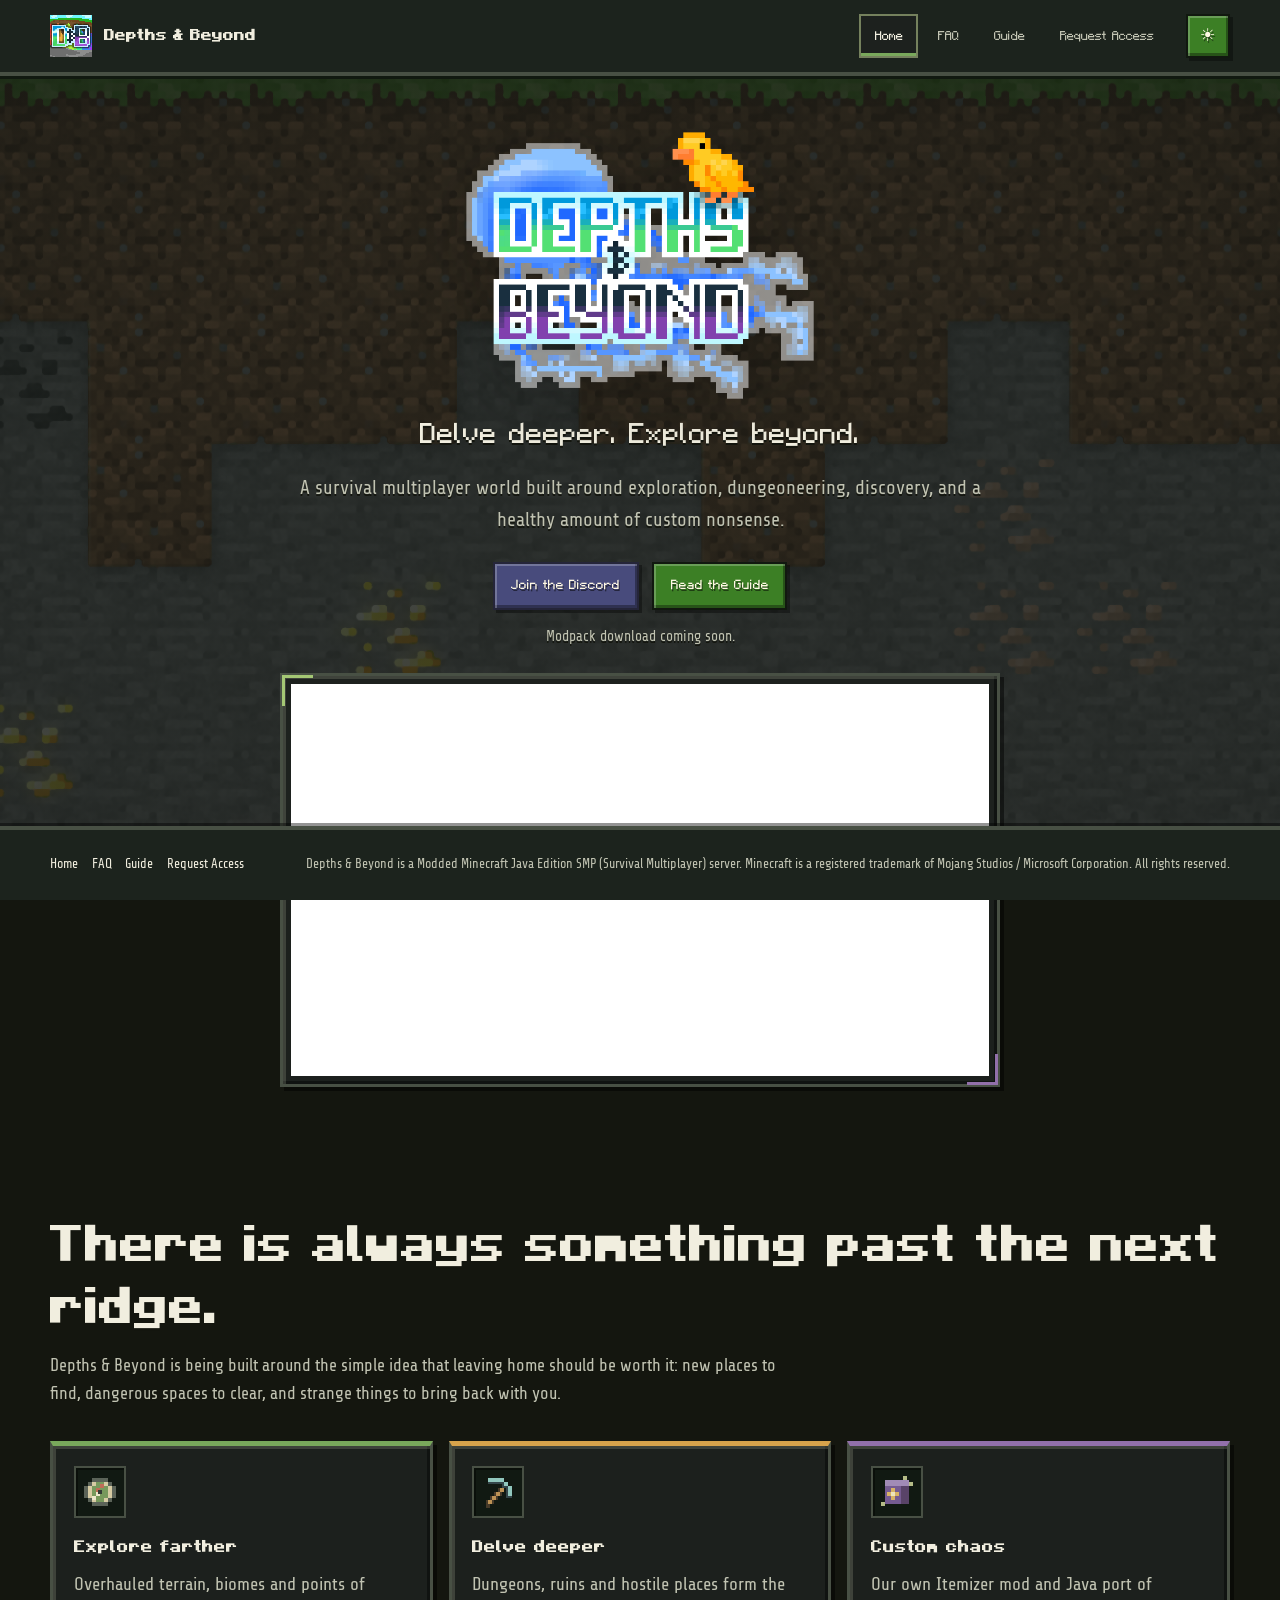
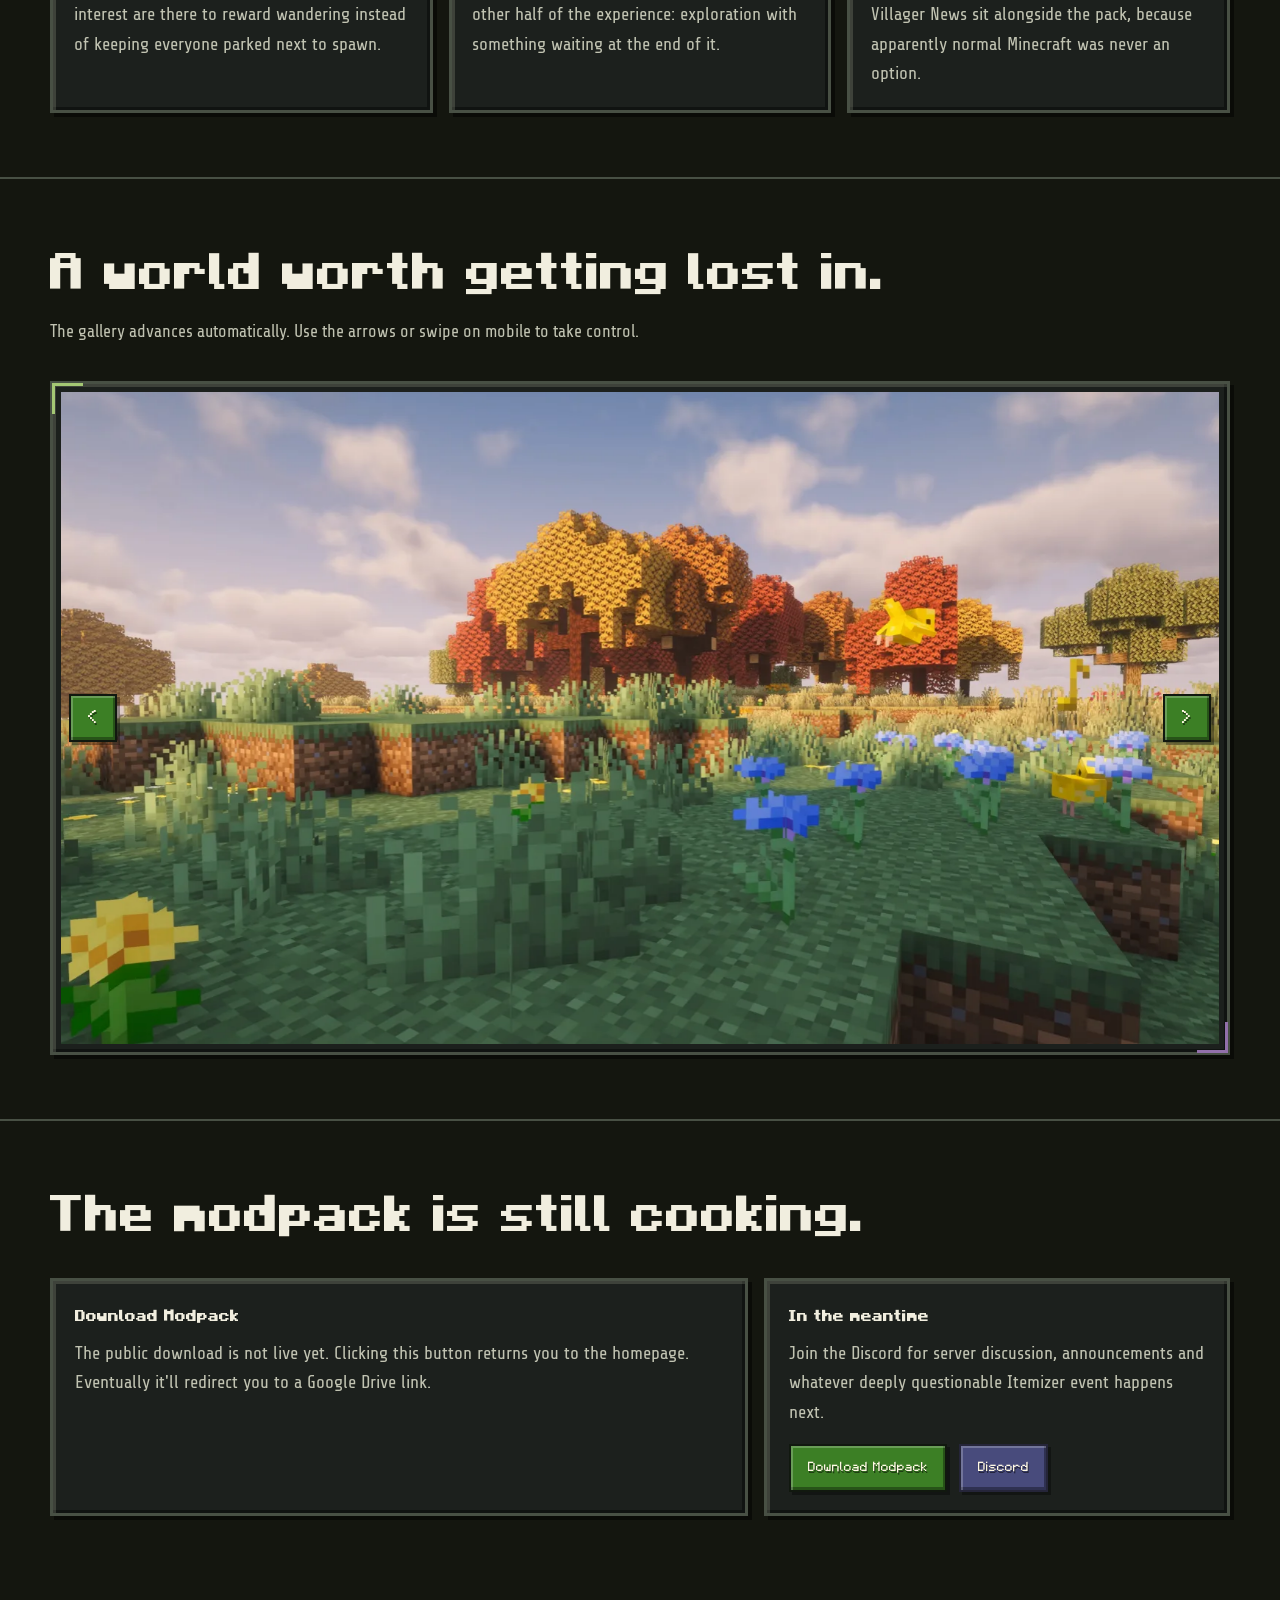
==== commit f49bebf7: "Embed homepage video, simplify gallery and guide, and expand Cloudflare setup" ====
--- a/index.html
+++ b/index.html
@@ -62,6 +62,11 @@
           <a class="button secondary" href="guide/">Read the Guide</a>
         </div>
         <p class="microcopy">Modpack download coming soon.</p>
+        <div class="gallery-frame hero-video">
+          <div class="video-embed">
+            <iframe src="https://www.youtube-nocookie.com/embed/5j0u4T3r1qU?playsinline=1" title="Depths &amp; Beyond video" loading="lazy" referrerpolicy="strict-origin-when-cross-origin" allow="accelerometer; autoplay; clipboard-write; encrypted-media; gyroscope; picture-in-picture; web-share" allowfullscreen></iframe>
+          </div>
+        </div>
       </div>
     </section>
 
@@ -93,7 +98,7 @@
     <section class="section" aria-labelledby="gallery-title">
       <div class="page-shell">
         <h2 class="section-title" id="gallery-title">A world worth getting lost in.</h2>
-        <p class="section-intro">The gallery advances automatically. Use the arrows, choose a dot underneath, or swipe on mobile to take control.</p>
+        <p class="section-intro">The gallery advances automatically. Use the arrows or swipe on mobile to take control.</p>
 
         <div class="gallery-wrap">
           <div class="gallery-frame">
@@ -138,20 +143,6 @@
               </figure>
             </div>
           </div>
-          <div class="gallery-dots" aria-label="Choose screenshot">
-            <button class="gallery-dot is-active" type="button" data-slide-dot aria-label="Show screenshot 1" aria-current="true"></button>
-            <button class="gallery-dot" type="button" data-slide-dot aria-label="Show screenshot 2" aria-current="false"></button>
-            <button class="gallery-dot" type="button" data-slide-dot aria-label="Show screenshot 3" aria-current="false"></button>
-            <button class="gallery-dot" type="button" data-slide-dot aria-label="Show screenshot 4" aria-current="false"></button>
-            <button class="gallery-dot" type="button" data-slide-dot aria-label="Show screenshot 5" aria-current="false"></button>
-            <button class="gallery-dot" type="button" data-slide-dot aria-label="Show screenshot 6" aria-current="false"></button>
-            <button class="gallery-dot" type="button" data-slide-dot aria-label="Show screenshot 7" aria-current="false"></button>
-            <button class="gallery-dot" type="button" data-slide-dot aria-label="Show screenshot 8" aria-current="false"></button>
-            <button class="gallery-dot" type="button" data-slide-dot aria-label="Show screenshot 9" aria-current="false"></button>
-            <button class="gallery-dot" type="button" data-slide-dot aria-label="Show screenshot 10" aria-current="false"></button>
-            <button class="gallery-dot" type="button" data-slide-dot aria-label="Show screenshot 11" aria-current="false"></button>
-            <button class="gallery-dot" type="button" data-slide-dot aria-label="Show screenshot 12" aria-current="false"></button>
-          </div>
         </div>
       </div>
     </section>
--- a/assets/css/site.css
+++ b/assets/css/site.css
@@ -90,9 +90,8 @@
   text-rendering: optimizeLegibility;
 }
 
-/* Keep the fixed world outside the scrolling body so Safari cannot clip it.
-   Cover the entire viewport, including space exposed by collapsing browser bars.
-   Only the image is offset below the header; the layer itself has no top gap. */
+/* Desktop wallpaper. Mobile paints on the document canvas instead: Safari can
+   clip fixed layers above its floating toolbar, regardless of their height. */
 html::before {
   content: '';
   position: fixed;
@@ -301,6 +300,7 @@
 
 .hero-inner {
   width: min(calc(100% - 2rem), 920px);
+  min-width: 0;
   margin: 0 auto;
   text-align: center;
 }
@@ -563,37 +563,6 @@
   }
 }
 
-.gallery-dots {
-  display: flex;
-  flex-wrap: wrap;
-  justify-content: center;
-  gap: 0.65rem;
-  margin-top: 1rem;
-}
-
-.gallery-dot {
-  width: 11px;
-  height: 11px;
-  padding: 0;
-  border: 1px solid var(--border-strong);
-  border-radius: 0;
-  background: transparent;
-  cursor: pointer;
-  transition: transform 160ms ease, background 160ms ease, border-color 160ms ease;
-}
-
-.gallery-dot:hover,
-.gallery-dot:focus-visible {
-  transform: scale(1.28);
-  border-color: var(--cyan);
-}
-
-.gallery-dot.is-active {
-  background: var(--blue);
-  border-color: var(--blue);
-  box-shadow: 0 0 14px rgba(115, 154, 75, 0.58);
-}
-
 .split-callout {
   display: grid;
   grid-template-columns: 1.2fr 0.8fr;
@@ -696,39 +665,29 @@
   color: var(--text);
 }
 
-.video-placeholder,
+.hero-video {
+  width: min(100%, 720px);
+  min-width: 0;
+  margin: 1.5rem auto 0;
+}
+
 .video-embed {
   position: relative;
   width: 100%;
+  max-width: 100%;
+  min-width: 0;
   aspect-ratio: 16 / 9;
-  margin: 1.2rem 0 0;
+  min-height: 200px;
   overflow: hidden;
-  border: 1px solid var(--border-strong);
-  border-radius: 0;
-  background:
-    linear-gradient(135deg, rgba(115, 154, 75, 0.10), rgba(146, 112, 170, 0.08)),
-    var(--surface-solid);
-}
-
-.video-placeholder {
-  display: grid;
-  place-items: center;
-  padding: 2rem;
-  text-align: center;
-  color: var(--muted);
-}
-
-.video-placeholder span {
-  font-family: 'Minecraft', monospace;
-  color: var(--text);
-}
-
-.video-embed iframe,
-.video-embed video {
+  background: #05090d;
+}
+
+.video-embed iframe {
+  position: absolute;
+  inset: 0;
   width: 100%;
   height: 100%;
   border: 0;
-  object-fit: cover;
 }
 
 .code-hint {
@@ -977,11 +936,6 @@
     var(--surface);
 }
 
-.guide-video-section {
-  padding-top: 0 !important;
-}
-
-.guide-section-heading,
 .guide-step {
   scroll-margin-top: 96px;
 }
@@ -996,8 +950,7 @@
   text-transform: uppercase;
 }
 
-.guide-step > h2,
-.guide-section-heading h2 {
+.guide-step > h2 {
   margin-top: 0;
 }
 
@@ -1461,16 +1414,10 @@
 }
 .gallery-arrow--previous { left: 8px; }
 .gallery-arrow--next { right: 8px; }
-.gallery-dots { gap: 0; margin-top: .5rem; }
-.gallery-dot { position: relative; width: 44px; height: 44px; border: 0; background: transparent; box-shadow: none; }
-.gallery-dot::before { content: ''; position: absolute; inset: 16px; background: var(--surface-solid); border: 2px solid var(--border-strong); }
-.gallery-dot.is-active { background: transparent; box-shadow: none; }
-.gallery-dot.is-active::before { background: var(--cyan); border-color: var(--cyan); }
-.gallery-dot:hover, .gallery-dot:focus-visible { transform: none; }
 .prose { padding: clamp(1rem, 3vw, 2.4rem); width: 100%; min-width: 0; }
 .edit-note, .guide-tip, .guide-warning, .guide-coming-soon, .access-status { border-width: 2px; background: var(--surface-solid); box-shadow: inset 2px 2px 0 var(--bevel-light); }
 .guide-warning { border-left: 5px solid var(--gold); }
-.guide-shot a, .copy-code-block, .video-embed, .video-placeholder { border-width: 3px; box-shadow: 3px 3px 0 var(--bevel-dark); }
+.guide-shot a, .copy-code-block { border-width: 3px; box-shadow: 3px 3px 0 var(--bevel-dark); }
 .copy-code-button { min-height: 44px; }
 html[data-theme='light'] .copy-code-button { background: var(--button-green); color: #fff9e4; }
 html[data-theme='light'] .copy-code-button:hover { background: var(--button-green-hover); }
@@ -1493,11 +1440,30 @@
 .site-footer { margin-top: auto; border-top: 4px solid var(--border); box-shadow: 0 -3px 0 var(--bevel-dark); }
 .footer-shell { padding-bottom: max(.9rem, env(safe-area-inset-bottom)); }
 .footer-mini-nav a { display: inline-flex; align-items: center; min-height: 44px; }
+@media (min-width: 821px) {
+  html { scroll-padding-bottom: calc(var(--desktop-footer-height, 6rem) + 1rem); }
+  body:has(> .site-footer) { padding-bottom: var(--desktop-footer-height, 6rem); }
+  .site-footer { position: fixed; inset: auto 0 0; }
+}
 .not-found { padding-bottom: 3rem; }
 .not-found > div { padding: clamp(1rem, 4vw, 3rem); max-width: 700px; }
 :focus-visible { outline: 3px solid var(--cyan); outline-offset: 4px; }
+@media (max-width: 820px), (hover: none) and (pointer: coarse) {
+  html {
+    background-image: linear-gradient(var(--world-tint), var(--world-tint)), url('../images/minecraft-world-bg.png');
+    background-repeat: no-repeat;
+    background-position: 0 0, center top;
+    background-size: 100% 100%, cover;
+  }
+  html.world-background-tracked {
+    background-position: 0 0, center calc(var(--world-scroll-y, 0px) + var(--world-header-offset, 76px) + env(safe-area-inset-top));
+    background-size: 100% 100%, max(115vw, calc(115vh * 16 / 9)) auto;
+    background-size: 100% 100%, max(115vw, calc(115lvh * 16 / 9)) auto;
+  }
+  html::before { display: none; }
+}
 @media (max-width: 820px) {
-  html::before { background-position: 0 0, center calc(70px + env(safe-area-inset-top)); }
+  html { --world-header-offset: 70px; }
   .site-nav { background: var(--header-bg); border-bottom: 4px solid var(--border); }
   .hero { padding-top: 2rem; }
 }
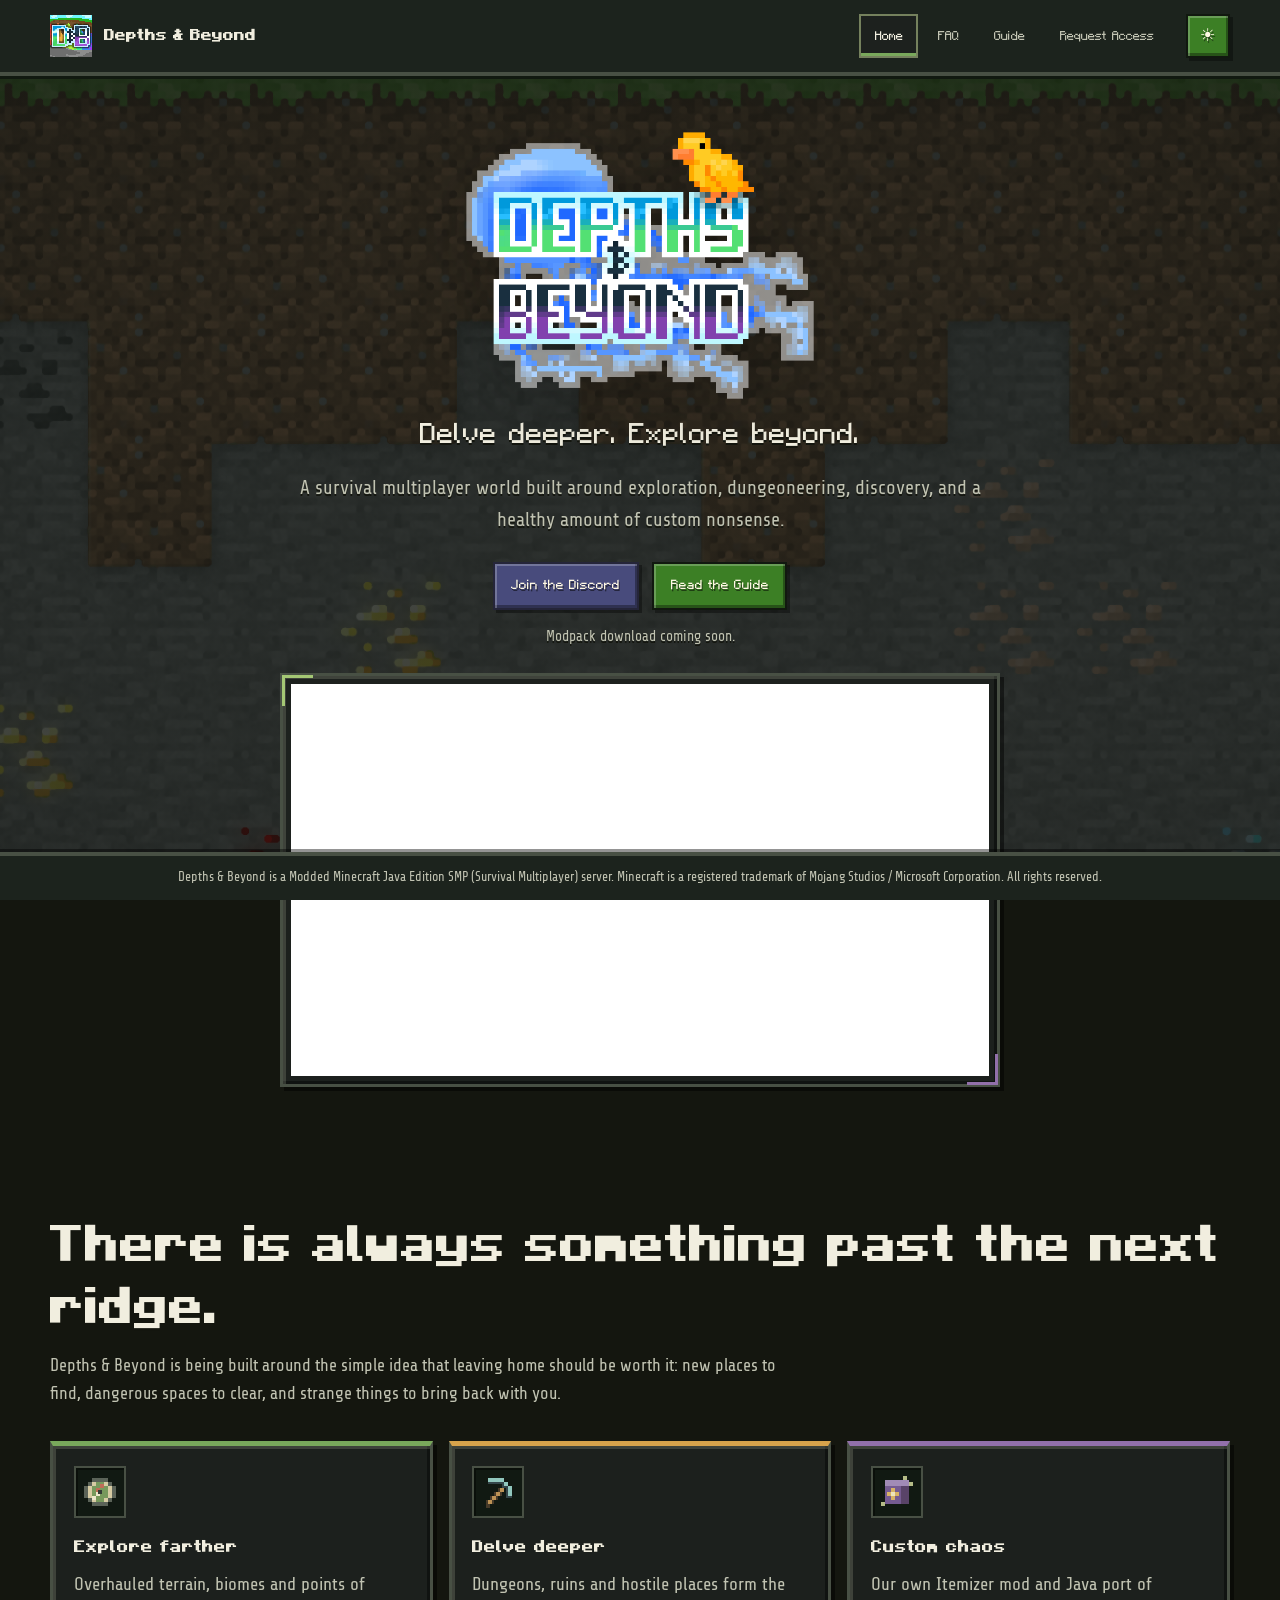
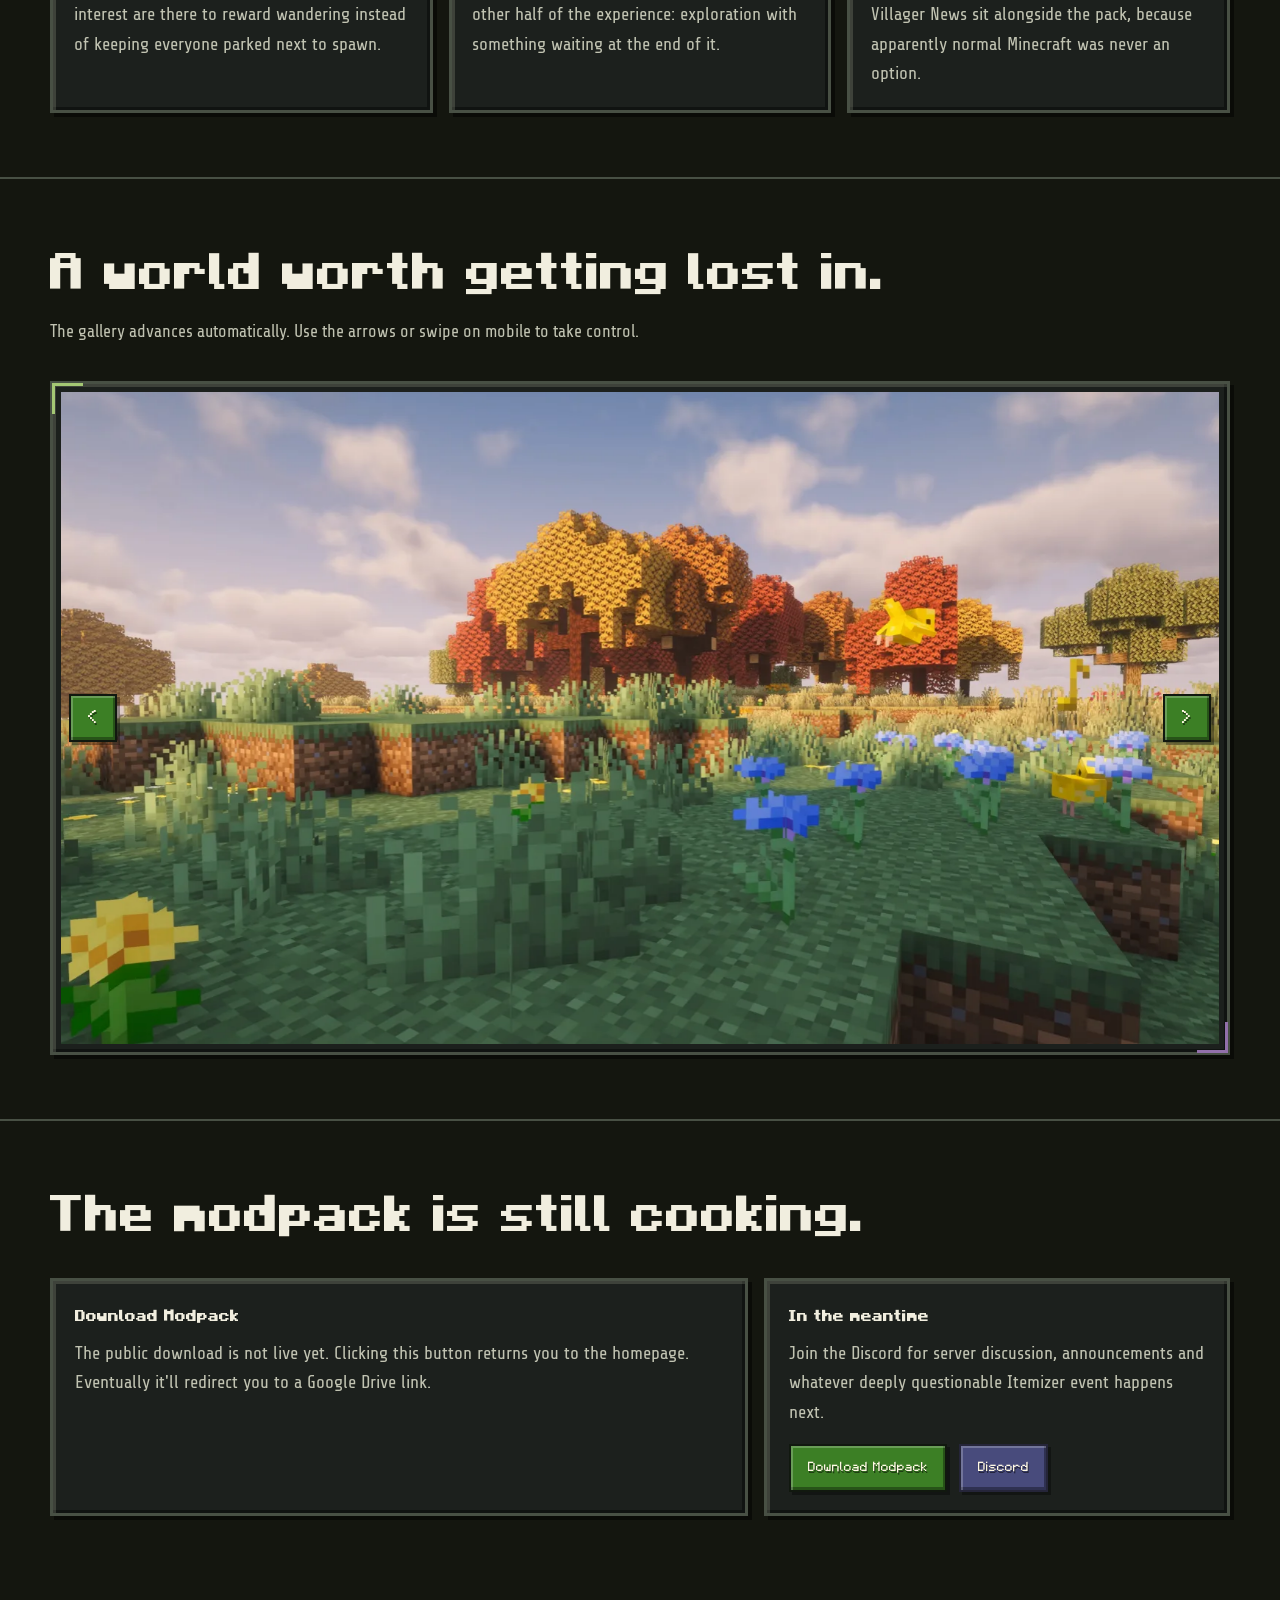
==== commit 2332c7c5: "Remove footer navigation and center copyright text" ====
--- a/index.html
+++ b/index.html
@@ -170,12 +170,6 @@
 
   <footer class="site-footer">
     <div class="footer-shell">
-      <nav class="footer-mini-nav" aria-label="Footer navigation">
-        <a href="./">Home</a>
-        <a href="faq/">FAQ</a>
-        <a href="guide/">Guide</a>
-        <a href="request-access/">Request Access</a>
-      </nav>
       <p>Depths &amp; Beyond is a Modded Minecraft Java Edition SMP (Survival Multiplayer) server. Minecraft is a registered trademark of Mojang Studios / Microsoft Corporation. All rights reserved.</p>
     </div>
   </footer>
--- a/assets/css/site.css
+++ b/assets/css/site.css
@@ -720,34 +720,14 @@
   width: min(calc(100% - 2rem), var(--max-width));
   margin: 0 auto;
   padding: 0.72rem 0 0.78rem;
-  display: grid;
-  grid-template-columns: auto minmax(0, 1fr);
-  align-items: center;
-  gap: 1.25rem;
   color: var(--muted);
   font-size: 0.82rem;
 }
 
 .footer-shell p {
   margin: 0;
-  text-align: right;
+  text-align: center;
   line-height: 1.35;
-}
-
-.footer-mini-nav {
-  display: flex;
-  flex-wrap: wrap;
-  gap: 0.85rem;
-  margin: 0;
-}
-
-.footer-mini-nav a {
-  color: var(--text);
-  text-decoration: none;
-}
-
-.footer-mini-nav a:hover {
-  color: var(--cyan);
 }
 
 .not-found {
@@ -850,15 +830,8 @@
 
 @media (max-width: 760px) {
   .footer-shell {
-    grid-template-columns: 1fr;
-    gap: 0.3rem;
     padding: 0.58rem 0 0.66rem;
     font-size: 0.76rem;
-  }
-
-  .footer-mini-nav {
-    justify-content: center;
-    gap: 0.75rem;
   }
 
   .footer-shell p {
@@ -1439,7 +1412,6 @@
 [hidden] { display: none !important; }
 .site-footer { margin-top: auto; border-top: 4px solid var(--border); box-shadow: 0 -3px 0 var(--bevel-dark); }
 .footer-shell { padding-bottom: max(.9rem, env(safe-area-inset-bottom)); }
-.footer-mini-nav a { display: inline-flex; align-items: center; min-height: 44px; }
 @media (min-width: 821px) {
   html { scroll-padding-bottom: calc(var(--desktop-footer-height, 6rem) + 1rem); }
   body:has(> .site-footer) { padding-bottom: var(--desktop-footer-height, 6rem); }
